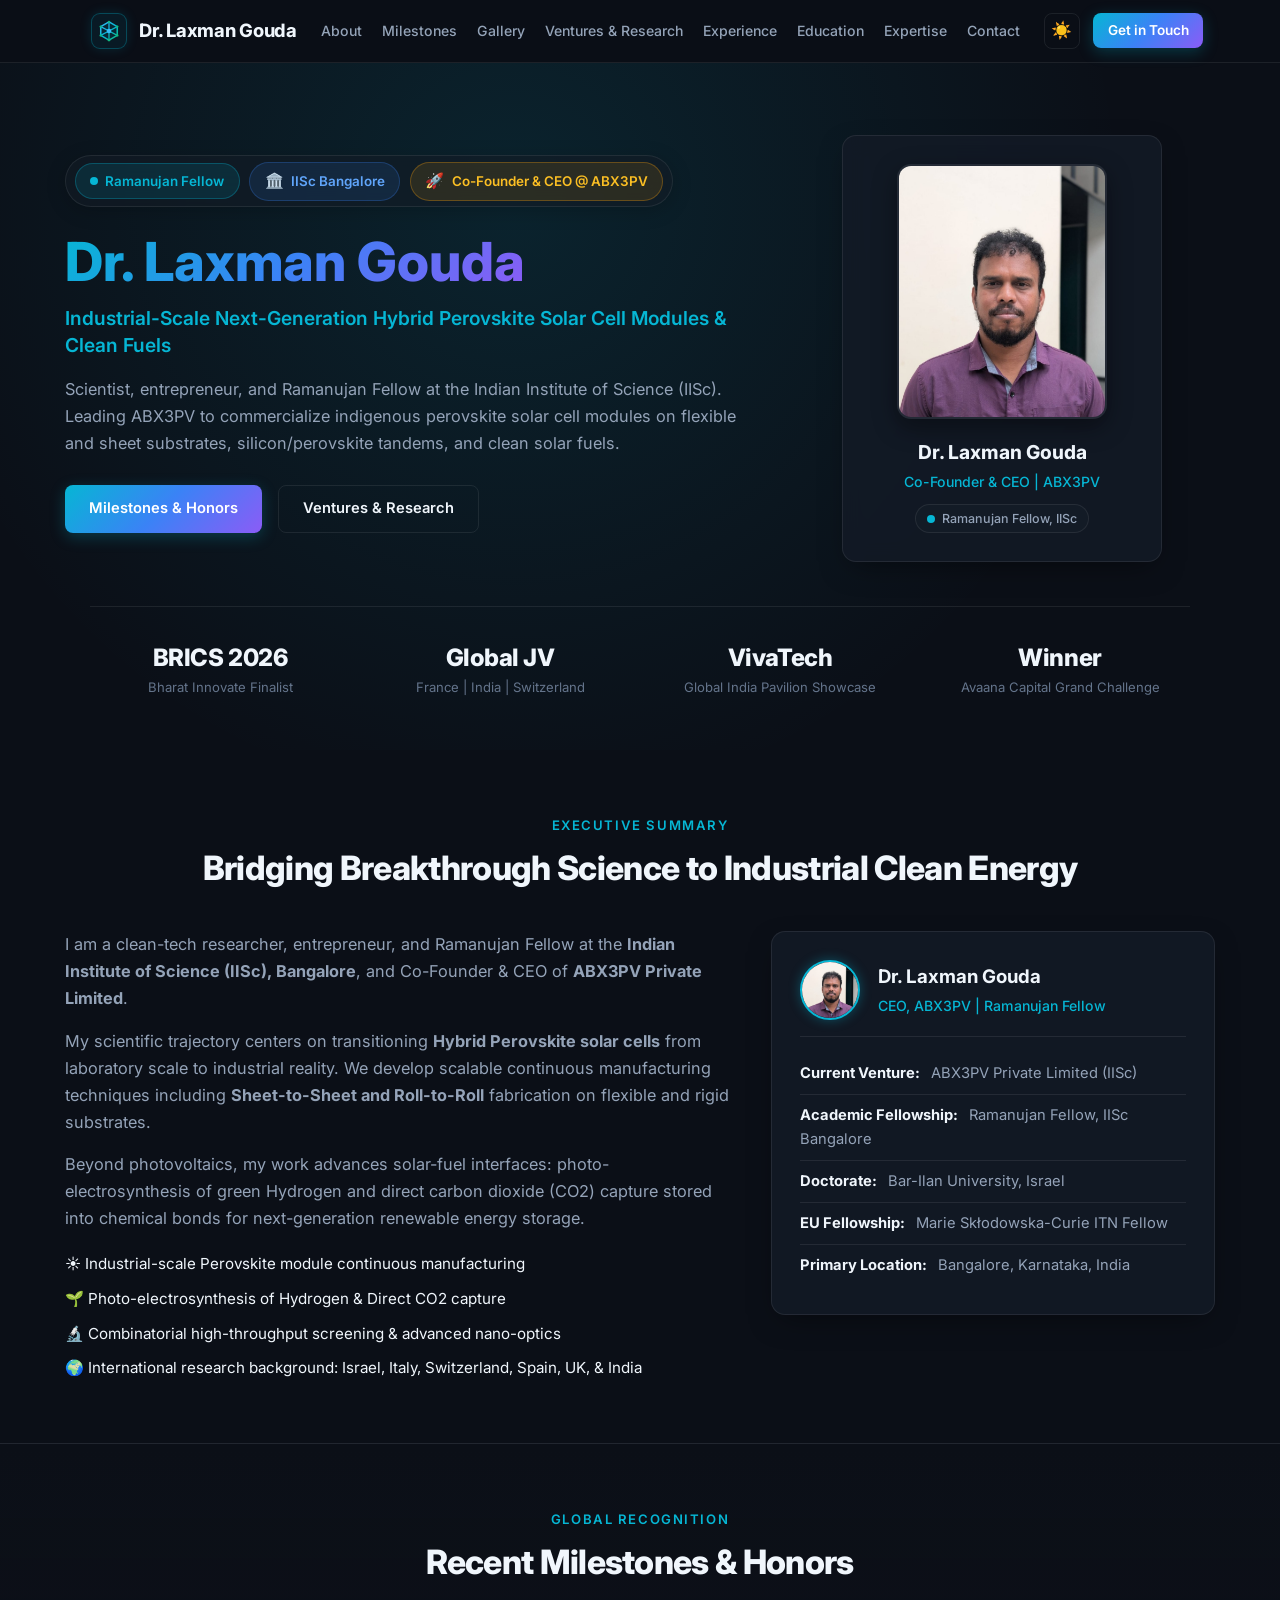
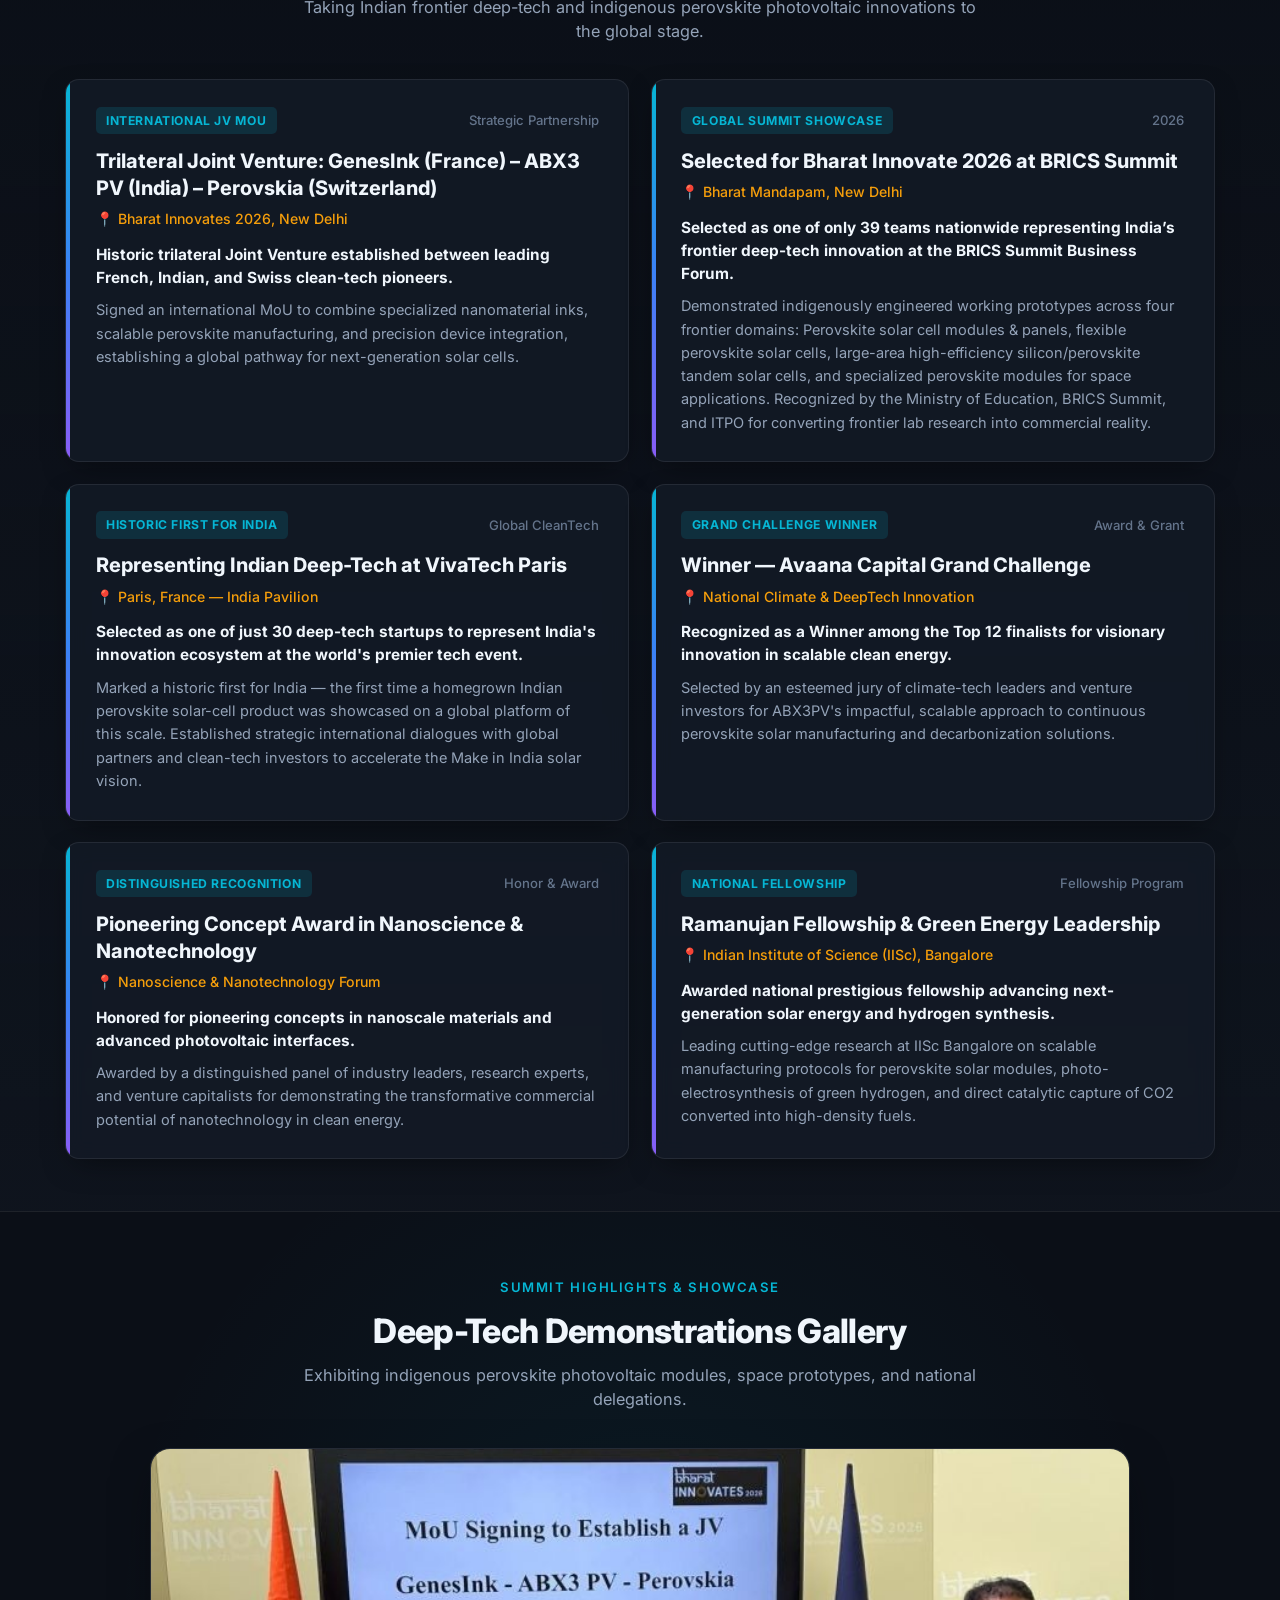
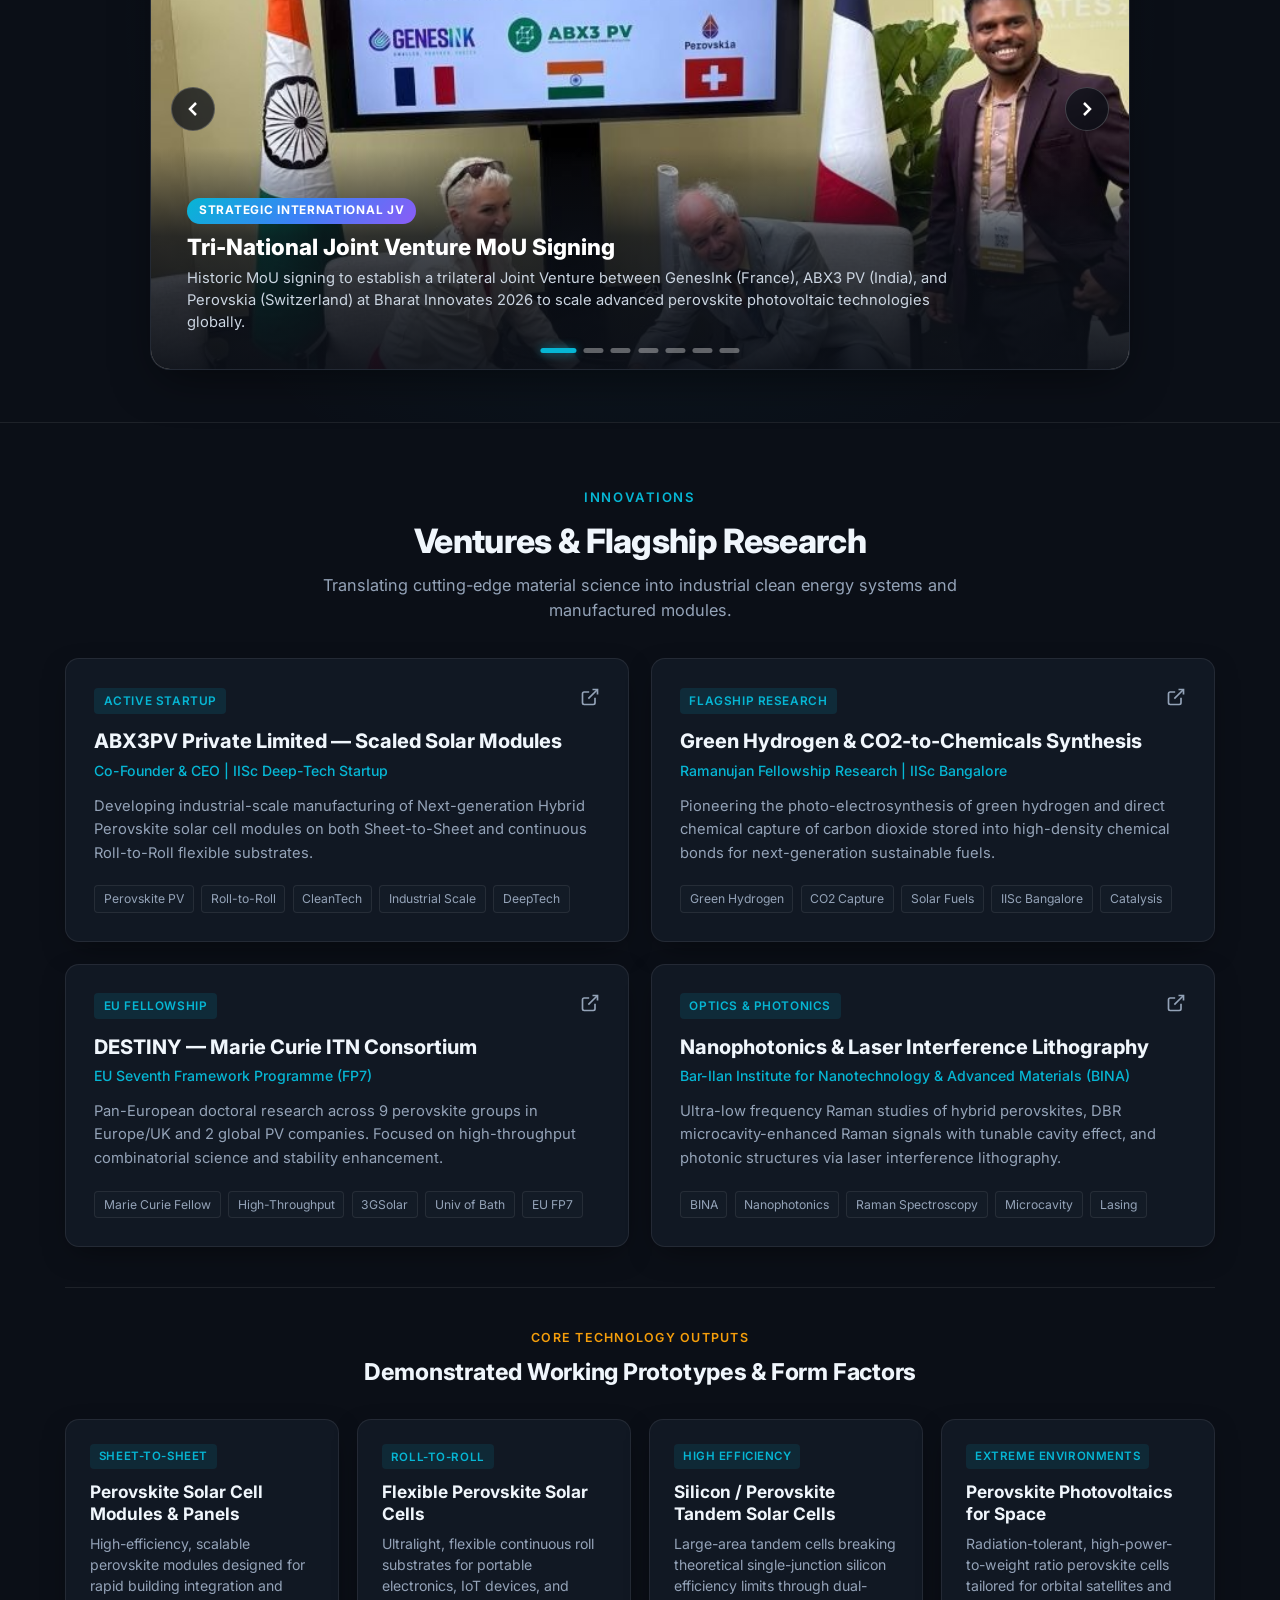
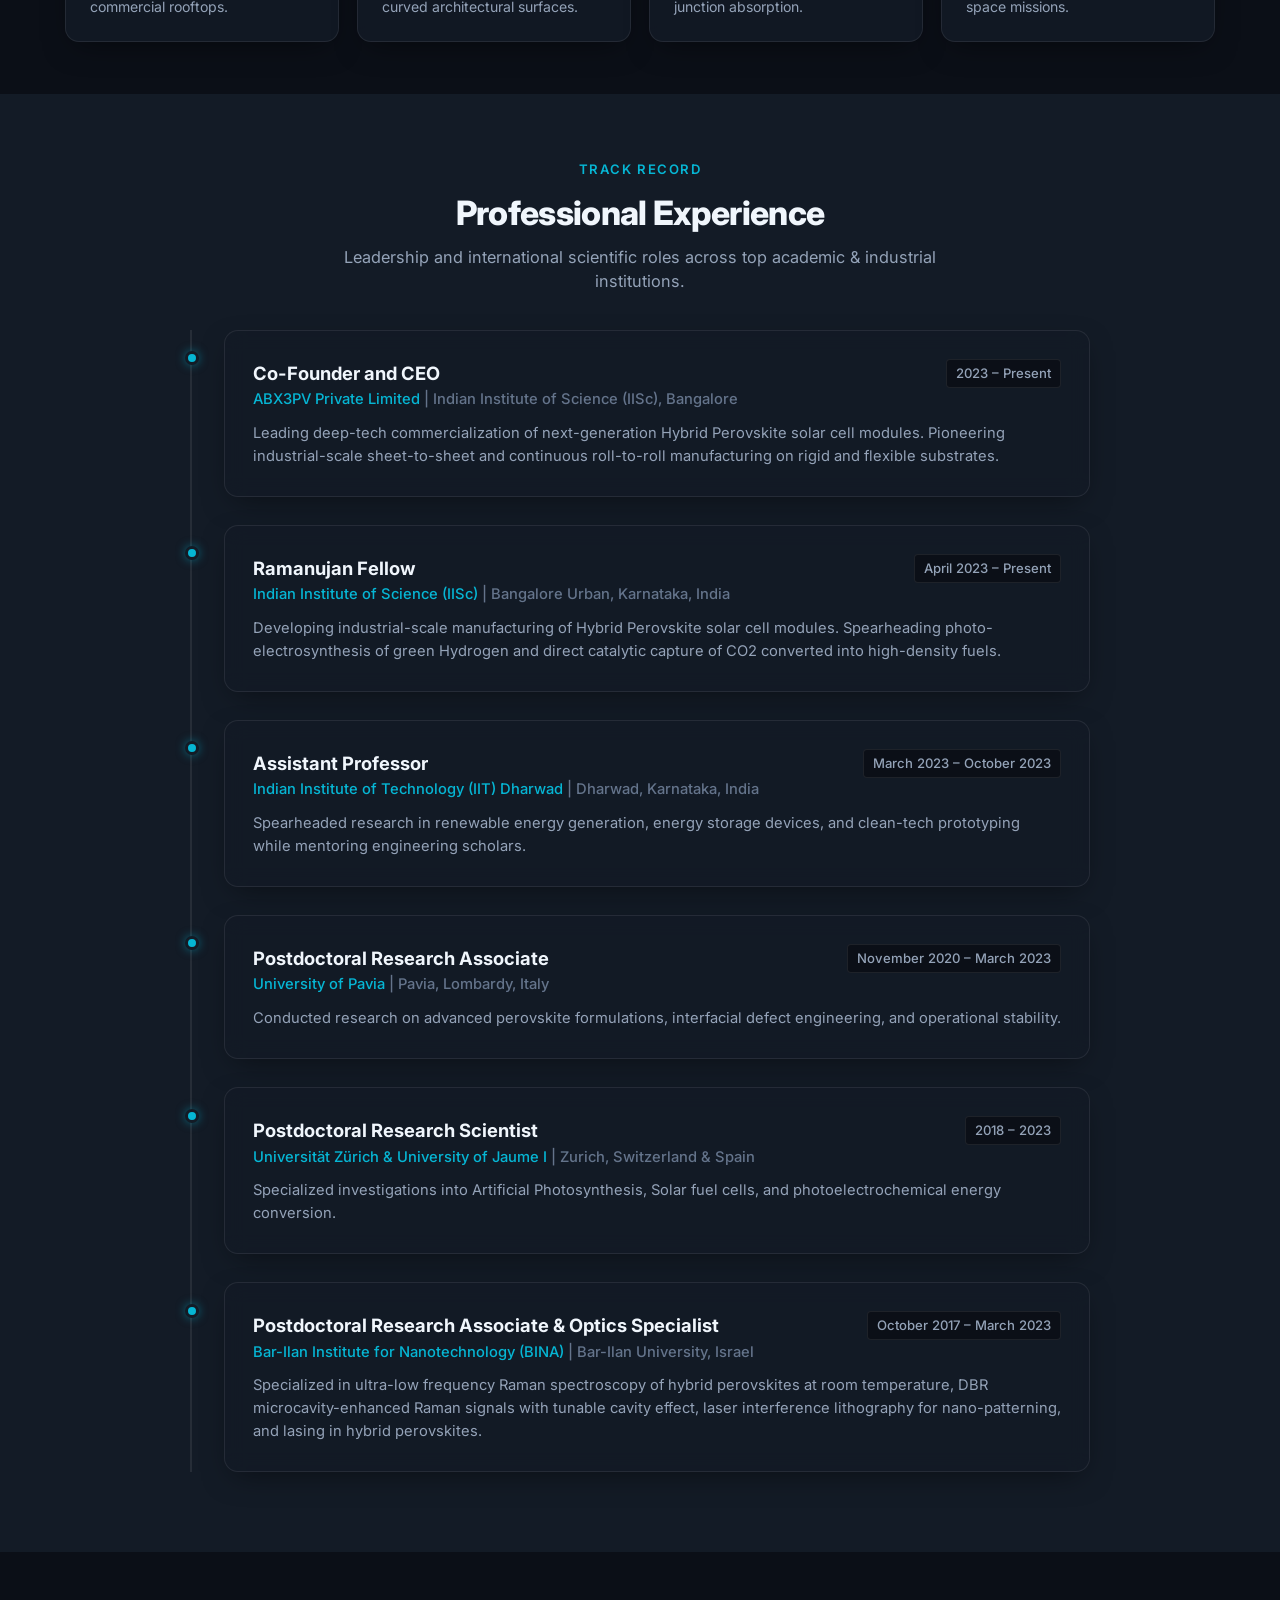
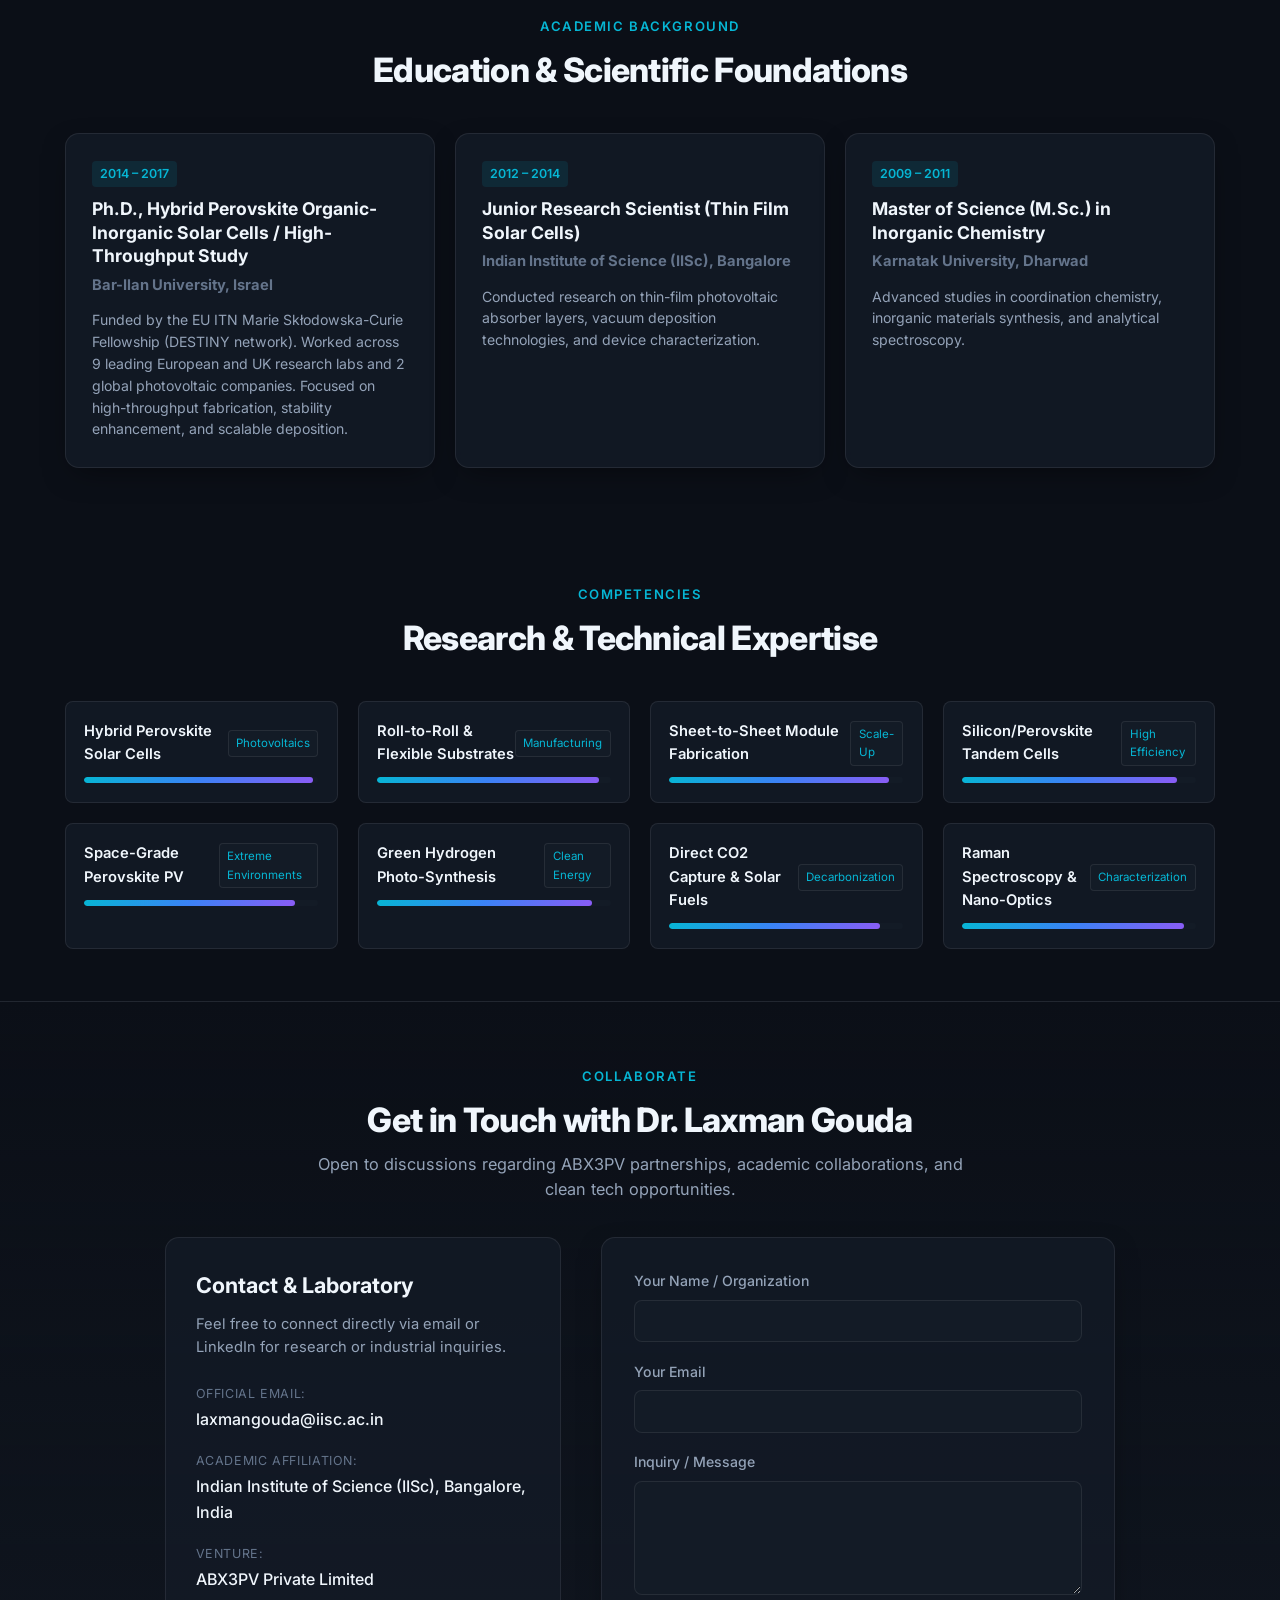
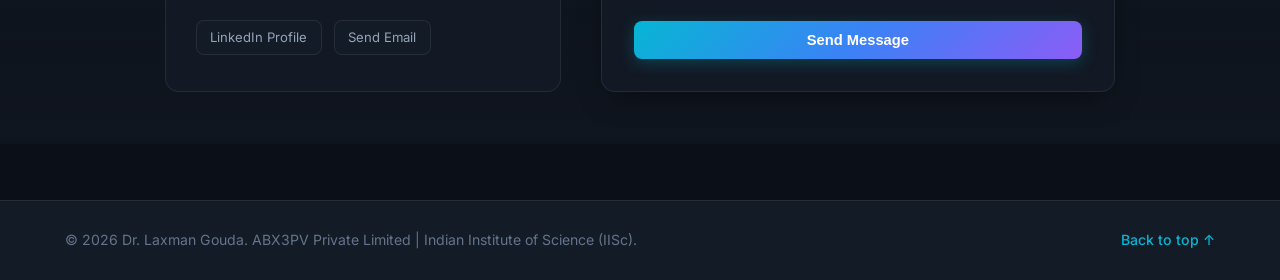
==== index.html @ e9de1132 "Add files via upload" ====
<!DOCTYPE html>
<html lang="en" data-theme="dark">
<head>
    <meta charset="UTF-8">
    <meta name="viewport" content="width=device-width, initial-scale=1.0">
    <title>Dr. Laxman Gouda | Co-Founder &amp; CEO, ABX3PV | Ramanujan Fellow at IISc Bangalore</title>
    <meta name="description" content="Industrial-Scale Next-Generation Hybrid Perovskite Solar Cell Modules &amp; Clean Fuels">
    <link rel="stylesheet" href="/static/css/style.css">
    <link rel="preconnect" href="https://fonts.googleapis.com">
    <link rel="preconnect" href="https://fonts.gstatic.com" crossorigin>
    <link href="https://fonts.googleapis.com/css2?family=Inter:wght@300;400;500;600;700;800&family=JetBrains+Mono:wght@400;500;600&display=swap" rel="stylesheet">
</head>
<body>
    <!-- Navigation Bar -->
    <header class="navbar" id="navbar">
        <div class="nav-container">
            <a href="#" class="brand-logo" title="Dr. Laxman Gouda">
                <!-- Professional Perovskite (ABX3) Crystal Lattice Logo -->
                <span class="brand-emblem" aria-hidden="true">
                    <svg width="22" height="22" viewBox="0 0 24 24" fill="none" xmlns="http://www.w3.org/2000/svg">
                        <polygon points="12,2 21,7.2 21,16.8 12,22 3,16.8 3,7.2" stroke="url(#perovGrad)" stroke-width="1.7" stroke-linejoin="round" fill="rgba(6, 182, 212, 0.08)"/>
                        <line x1="12" y1="12" x2="12" y2="2" stroke="url(#perovGrad)" stroke-width="1.4"/>
                        <line x1="12" y1="12" x2="21" y2="7.2" stroke="url(#perovGrad)" stroke-width="1.4"/>
                        <line x1="12" y1="12" x2="3" y2="7.2" stroke="url(#perovGrad)" stroke-width="1.4"/>
                        <line x1="12" y1="12" x2="12" y2="22" stroke="url(#perovGrad)" stroke-width="1.4"/>
                        <line x1="12" y1="12" x2="21" y2="16.8" stroke="url(#perovGrad)" stroke-width="1.4"/>
                        <line x1="12" y1="12" x2="3" y2="16.8" stroke="url(#perovGrad)" stroke-width="1.4"/>
                        <circle cx="12" cy="12" r="2.5" fill="#38bdf8"/>
                        <circle cx="12" cy="2" r="1.3" fill="#10b981"/>
                        <circle cx="21" cy="7.2" r="1.3" fill="#10b981"/>
                        <circle cx="21" cy="16.8" r="1.3" fill="#10b981"/>
                        <circle cx="12" cy="22" r="1.3" fill="#10b981"/>
                        <circle cx="3" cy="16.8" r="1.3" fill="#10b981"/>
                        <circle cx="3" cy="7.2" r="1.3" fill="#10b981"/>
                        <defs>
                            <linearGradient id="perovGrad" x1="3" y1="2" x2="21" y2="22" gradientUnits="userSpaceOnUse">
                                <stop stop-color="#38bdf8"/>
                                <stop offset="0.5" stop-color="#06b6d4"/>
                                <stop offset="1" stop-color="#10b981"/>
                            </linearGradient>
                        </defs>
                    </svg>
                </span>
                <span class="brand-text">Dr. Laxman Gouda</span>
            </a>
            <nav class="nav-links">
                <a href="#about" class="nav-link">About</a>
                <a href="#highlights" class="nav-link">Milestones</a>
                <a href="#gallery" class="nav-link">Gallery</a>
                <a href="#ventures" class="nav-link">Ventures &amp; Research</a>
                <a href="#experience" class="nav-link">Experience</a>
                <a href="#education" class="nav-link">Education</a>
                <a href="#expertise" class="nav-link">Expertise</a>
                <a href="#contact" class="nav-link">Contact</a>
            </nav>
            <div class="nav-actions">
                <button class="theme-toggle" id="themeToggle" aria-label="Toggle color theme">
                    <span class="theme-icon sun-icon">☀️</span>
                    <span class="theme-icon moon-icon">🌙</span>
                </button>
                <a href="mailto:laxmangouda@iisc.ac.in" class="btn btn-primary btn-sm">Get in Touch</a>
            </div>
        </div>
    </header>

    <main>
        <!-- Hero Section with Profile Photo -->
        <section class="hero-section" id="hero">
            <div class="container hero-layout">
                <div class="hero-content">
                    <div class="hero-badge-group">
                        <div class="hero-pill hero-pill-fellow">
                            <span class="pulse-dot"></span>
                            <span class="pill-label">Ramanujan Fellow</span>
                        </div>
                        <div class="hero-pill hero-pill-inst">
                            <span class="pill-icon">🏛️</span>
                            <span class="pill-label">IISc Bangalore</span>
                        </div>
                        <div class="hero-pill hero-pill-venture">
                            <span class="pill-icon">🚀</span>
                            <span class="pill-label">Co-Founder &amp; CEO @ ABX3PV</span>
                        </div>
                    </div>

                    <h1 class="hero-title">
                        <span class="gradient-text">Dr. Laxman Gouda</span>
                    </h1>
                    <p class="hero-subtitle">Industrial-Scale Next-Generation Hybrid Perovskite Solar Cell Modules &amp; Clean Fuels</p>
                    <p class="hero-description">Scientist, entrepreneur, and Ramanujan Fellow at the Indian Institute of Science (IISc). Leading ABX3PV to commercialize indigenous perovskite solar cell modules on flexible and sheet substrates, silicon/perovskite tandems, and clean solar fuels.</p>

                    <div class="hero-actions">
                        <a href="#highlights" class="btn btn-primary">Milestones &amp; Honors</a>
                        <a href="#ventures" class="btn btn-outline">Ventures &amp; Research</a>
                    </div>
                </div>

                <!-- Hero Photo Card -->
                <div class="hero-photo-wrapper">
                    <div class="hero-photo-card card-glass">
                        <div class="photo-glow-ring">
                            <img src="/static/images/photo.jpg" alt="Dr. Laxman Gouda" class="hero-avatar" />
                        </div>
                        <div class="hero-photo-meta">
                            <h3 class="photo-name">Dr. Laxman Gouda</h3>
                            <p class="photo-tagline">Co-Founder &amp; CEO | ABX3PV</p>
                            <span class="photo-status">
                                <span class="pulse-dot"></span> Ramanujan Fellow, IISc
                            </span>
                        </div>
                    </div>
                </div>
            </div>

            <!-- Hero Stats Counter Bar -->
            <div class="container">
                <div class="hero-stats">
                    
                    <div class="stat-card">
                        <span class="stat-number">BRICS 2026</span>
                        <span class="stat-label">Bharat Innovate Finalist</span>
                    </div>
                    
                    <div class="stat-card">
                        <span class="stat-number">Global JV</span>
                        <span class="stat-label">France | India | Switzerland</span>
                    </div>
                    
                    <div class="stat-card">
                        <span class="stat-number">VivaTech</span>
                        <span class="stat-label">Global India Pavilion Showcase</span>
                    </div>
                    
                    <div class="stat-card">
                        <span class="stat-number">Winner</span>
                        <span class="stat-label">Avaana Capital Grand Challenge</span>
                    </div>
                    
                </div>
            </div>
        </section>

        <!-- Executive Summary / About Section -->
        <section class="section about-section" id="about">
            <div class="container">
                <div class="section-header">
                    <span class="section-tag">Executive Summary</span>
                    <h2 class="section-title">Bridging Breakthrough Science to Industrial Clean Energy</h2>
                </div>
                <div class="about-grid">
                    <div class="about-text">
                        <p>
                            I am a clean-tech researcher, entrepreneur, and Ramanujan Fellow at the <strong>Indian Institute of Science (IISc), Bangalore</strong>, and Co-Founder &amp; CEO of <strong>ABX3PV Private Limited</strong>.
                        </p>
                        <p>
                            My scientific trajectory centers on transitioning <strong>Hybrid Perovskite solar cells</strong> from laboratory scale to industrial reality. We develop scalable continuous manufacturing techniques including <strong>Sheet-to-Sheet and Roll-to-Roll</strong> fabrication on flexible and rigid substrates.
                        </p>
                        <p>
                            Beyond photovoltaics, my work advances solar-fuel interfaces: photo-electrosynthesis of green Hydrogen and direct carbon dioxide (CO2) capture stored into chemical bonds for next-generation renewable energy storage.
                        </p>
                        <ul class="about-highlights">
                            <li>☀️ Industrial-scale Perovskite module continuous manufacturing</li>
                            <li>🌱 Photo-electrosynthesis of Hydrogen &amp; Direct CO2 capture</li>
                            <li>🔬 Combinatorial high-throughput screening &amp; advanced nano-optics</li>
                            <li>🌍 International research background: Israel, Italy, Switzerland, Spain, UK, &amp; India</li>
                        </ul>
                    </div>
                    <div class="about-card">
                        <div class="card-glass">
                            <div class="about-photo-header">
                                <img src="/static/images/photo.jpg" alt="Dr. Laxman Gouda" class="about-thumb" />
                                <div>
                                    <h3 style="margin-bottom: 0.2rem;">Dr. Laxman Gouda</h3>
                                    <p style="color: var(--accent-primary); font-size: 0.88rem; font-weight: 500;">CEO, ABX3PV | Ramanujan Fellow</p>
                                </div>
                            </div>
                            <ul class="quick-facts">
                                <li><strong>Current Venture:</strong> ABX3PV Private Limited (IISc)</li>
                                <li><strong>Academic Fellowship:</strong> Ramanujan Fellow, IISc Bangalore</li>
                                <li><strong>Doctorate:</strong> Bar-Ilan University, Israel</li>
                                <li><strong>EU Fellowship:</strong> Marie Skłodowska-Curie ITN Fellow</li>
                                <li><strong>Primary Location:</strong> Bangalore, Karnataka, India</li>
                            </ul>
                        </div>
                    </div>
                </div>
            </div>
        </section>

        <!-- Recent Milestones & Honors Section (Streamlined Spacing) -->
        <section class="section highlights-section" id="highlights">
            <div class="container">
                <div class="section-header">
                    <span class="section-tag">Global Recognition</span>
                    <h2 class="section-title">Recent Milestones &amp; Honors</h2>
                    <p class="section-subtitle">Taking Indian frontier deep-tech and indigenous perovskite photovoltaic innovations to the global stage.</p>
                </div>

                <div class="highlights-grid">
                    
                    <article class="highlight-card card-glass">
                        <div class="highlight-header">
                            <span class="highlight-badge">International JV MoU</span>
                            <span class="highlight-date">Strategic Partnership</span>
                        </div>
                        <h3 class="highlight-title">Trilateral Joint Venture: GenesInk (France) – ABX3 PV (India) – Perovskia (Switzerland)</h3>
                        <p class="highlight-venue">📍 Bharat Innovates 2026, New Delhi</p>
                        <p class="highlight-summary"><strong>Historic trilateral Joint Venture established between leading French, Indian, and Swiss clean-tech pioneers.</strong></p>
                        <p class="highlight-details">Signed an international MoU to combine specialized nanomaterial inks, scalable perovskite manufacturing, and precision device integration, establishing a global pathway for next-generation solar cells.</p>
                    </article>
                    
                    <article class="highlight-card card-glass">
                        <div class="highlight-header">
                            <span class="highlight-badge">Global Summit Showcase</span>
                            <span class="highlight-date">2026</span>
                        </div>
                        <h3 class="highlight-title">Selected for Bharat Innovate 2026 at BRICS Summit</h3>
                        <p class="highlight-venue">📍 Bharat Mandapam, New Delhi</p>
                        <p class="highlight-summary"><strong>Selected as one of only 39 teams nationwide representing India’s frontier deep-tech innovation at the BRICS Summit Business Forum.</strong></p>
                        <p class="highlight-details">Demonstrated indigenously engineered working prototypes across four frontier domains: Perovskite solar cell modules &amp; panels, flexible perovskite solar cells, large-area high-efficiency silicon/perovskite tandem solar cells, and specialized perovskite modules for space applications. Recognized by the Ministry of Education, BRICS Summit, and ITPO for converting frontier lab research into commercial reality.</p>
                    </article>
                    
                    <article class="highlight-card card-glass">
                        <div class="highlight-header">
                            <span class="highlight-badge">Historic First for India</span>
                            <span class="highlight-date">Global CleanTech</span>
                        </div>
                        <h3 class="highlight-title">Representing Indian Deep-Tech at VivaTech Paris</h3>
                        <p class="highlight-venue">📍 Paris, France — India Pavilion</p>
                        <p class="highlight-summary"><strong>Selected as one of just 30 deep-tech startups to represent India&#39;s innovation ecosystem at the world&#39;s premier tech event.</strong></p>
                        <p class="highlight-details">Marked a historic first for India — the first time a homegrown Indian perovskite solar-cell product was showcased on a global platform of this scale. Established strategic international dialogues with global partners and clean-tech investors to accelerate the Make in India solar vision.</p>
                    </article>
                    
                    <article class="highlight-card card-glass">
                        <div class="highlight-header">
                            <span class="highlight-badge">Grand Challenge Winner</span>
                            <span class="highlight-date">Award &amp; Grant</span>
                        </div>
                        <h3 class="highlight-title">Winner — Avaana Capital Grand Challenge</h3>
                        <p class="highlight-venue">📍 National Climate &amp; DeepTech Innovation</p>
                        <p class="highlight-summary"><strong>Recognized as a Winner among the Top 12 finalists for visionary innovation in scalable clean energy.</strong></p>
                        <p class="highlight-details">Selected by an esteemed jury of climate-tech leaders and venture investors for ABX3PV&#39;s impactful, scalable approach to continuous perovskite solar manufacturing and decarbonization solutions.</p>
                    </article>
                    
                    <article class="highlight-card card-glass">
                        <div class="highlight-header">
                            <span class="highlight-badge">Distinguished Recognition</span>
                            <span class="highlight-date">Honor &amp; Award</span>
                        </div>
                        <h3 class="highlight-title">Pioneering Concept Award in Nanoscience &amp; Nanotechnology</h3>
                        <p class="highlight-venue">📍 Nanoscience &amp; Nanotechnology Forum</p>
                        <p class="highlight-summary"><strong>Honored for pioneering concepts in nanoscale materials and advanced photovoltaic interfaces.</strong></p>
                        <p class="highlight-details">Awarded by a distinguished panel of industry leaders, research experts, and venture capitalists for demonstrating the transformative commercial potential of nanotechnology in clean energy.</p>
                    </article>
                    
                    <article class="highlight-card card-glass">
                        <div class="highlight-header">
                            <span class="highlight-badge">National Fellowship</span>
                            <span class="highlight-date">Fellowship Program</span>
                        </div>
                        <h3 class="highlight-title">Ramanujan Fellowship &amp; Green Energy Leadership</h3>
                        <p class="highlight-venue">📍 Indian Institute of Science (IISc), Bangalore</p>
                        <p class="highlight-summary"><strong>Awarded national prestigious fellowship advancing next-generation solar energy and hydrogen synthesis.</strong></p>
                        <p class="highlight-details">Leading cutting-edge research at IISc Bangalore on scalable manufacturing protocols for perovskite solar modules, photo-electrosynthesis of green hydrogen, and direct catalytic capture of CO2 converted into high-density fuels.</p>
                    </article>
                    
                </div>
            </div>
        </section>

        <!-- Interactive Image Slider Gallery (Cohesive Transition) -->
        <section class="section gallery-section" id="gallery">
            <div class="container">
                <div class="section-header">
                    <span class="section-tag">Summit Highlights &amp; Showcase</span>
                    <h2 class="section-title">Deep-Tech Demonstrations Gallery</h2>
                    <p class="section-subtitle">Exhibiting indigenous perovskite photovoltaic modules, space prototypes, and national delegations.</p>
                </div>

                <div class="slider-wrapper" id="imageSlider">
                    <div class="slider-track" id="sliderTrack">
                        
                        <div class="slide-item active" data-index="0">
                            <div class="slide-image-container">
                                <img src="/static/images/slider-jv-mou-signing.jpg" alt="Tri-National Joint Venture MoU Signing" class="slide-img" loading="lazy" />
                                <div class="slide-overlay">
                                    <span class="slide-badge">Strategic International JV</span>
                                    <h3 class="slide-title">Tri-National Joint Venture MoU Signing</h3>
                                    <p class="slide-caption">Historic MoU signing to establish a trilateral Joint Venture between GenesInk (France), ABX3 PV (India), and Perovskia (Switzerland) at Bharat Innovates 2026 to scale advanced perovskite photovoltaic technologies globally.</p>
                                </div>
                            </div>
                        </div>
                        
                        <div class="slide-item " data-index="1">
                            <div class="slide-image-container">
                                <img src="/static/images/slider-lab-prototype.jpg" alt="Dr. Laxman Gouda with Indigenous Perovskite Solar Module" class="slide-img" loading="lazy" />
                                <div class="slide-overlay">
                                    <span class="slide-badge">Lab-to-Scale Fabrication</span>
                                    <h3 class="slide-title">Dr. Laxman Gouda with Indigenous Perovskite Solar Module</h3>
                                    <p class="slide-caption">Dr. Laxman Gouda in the laboratory showcasing an indigenously engineered, large-area multi-cell hybrid perovskite solar module with integrated interconnects and electrical output leads.</p>
                                </div>
                            </div>
                        </div>
                        
                        <div class="slide-item " data-index="2">
                            <div class="slide-image-container">
                                <img src="/static/images/slider-booth-showcase.jpg" alt="ABX3PV Pavilion at Bharat Innovates 2026 (Booth 102)" class="slide-img" loading="lazy" />
                                <div class="slide-overlay">
                                    <span class="slide-badge">Energy, Climate &amp; Sustainability</span>
                                    <h3 class="slide-title">ABX3PV Pavilion at Bharat Innovates 2026 (Booth 102)</h3>
                                    <p class="slide-caption">Exhibiting flexible continuous roll solar cells, glass-based modules, and silicon/perovskite tandem architectures to international delegates and industry leaders at Bharat Mandapam.</p>
                                </div>
                            </div>
                        </div>
                        
                        <div class="slide-item " data-index="3">
                            <div class="slide-image-container">
                                <img src="/static/images/slider-prototypes-showcase.jpg" alt="ABX3PV Industrial &amp; Flexible Solar Prototypes" class="slide-img" loading="lazy" />
                                <div class="slide-overlay">
                                    <span class="slide-badge">Live Working Prototypes</span>
                                    <h3 class="slide-title">ABX3PV Industrial &amp; Flexible Solar Prototypes</h3>
                                    <p class="slide-caption">Live working demonstrations of sheet-to-sheet perovskite modules, continuous roll-to-roll flexible substrates, tandem cells, and solar-driven systems at the BRICS Summit.</p>
                                </div>
                            </div>
                        </div>
                        
                        <div class="slide-item " data-index="4">
                            <div class="slide-image-container">
                                <img src="/static/images/slider-perovskite-space.jpg" alt="Perovskite Photovoltaics for Space Applications" class="slide-img" loading="lazy" />
                                <div class="slide-overlay">
                                    <span class="slide-badge">Frontier Innovation</span>
                                    <h3 class="slide-title">Perovskite Photovoltaics for Space Applications</h3>
                                    <p class="slide-caption">Working satellite prototype equipped with radiation-tolerant, high-power-to-weight ratio perovskite solar cells engineered for extreme orbital and space environments.</p>
                                </div>
                            </div>
                        </div>
                        
                        <div class="slide-item " data-index="5">
                            <div class="slide-image-container">
                                <img src="/static/images/slider-brics-team.jpg" alt="Bharat Innovate 2026 at Bharat Mandapam" class="slide-img" loading="lazy" />
                                <div class="slide-overlay">
                                    <span class="slide-badge">BRICS Summit 2026</span>
                                    <h3 class="slide-title">Bharat Innovate 2026 at Bharat Mandapam</h3>
                                    <p class="slide-caption">Selected among the 39 deep-tech innovators nationwide presenting India&#39;s frontier clean-energy technology to global leaders and business delegations.</p>
                                </div>
                            </div>
                        </div>
                        
                        <div class="slide-item " data-index="6">
                            <div class="slide-image-container">
                                <img src="/static/images/slider-brics-banner.jpg" alt="BRICS India 2026 | Bharat Innovates" class="slide-img" loading="lazy" />
                                <div class="slide-overlay">
                                    <span class="slide-badge">National Platform</span>
                                    <h3 class="slide-title">BRICS India 2026 | Bharat Innovates</h3>
                                    <p class="slide-caption">Official platform honoring academia-led deep-tech startups advancing indigenous high-efficiency energy and manufacturing capabilities.</p>
                                </div>
                            </div>
                        </div>
                        
                    </div>

                    <!-- Slider Navigation Buttons -->
                    <button class="slider-btn prev-btn" id="prevSlide" aria-label="Previous slide">
                        <svg width="24" height="24" viewBox="0 0 24 24" fill="none" stroke="currentColor" stroke-width="2.5"><polyline points="15 18 9 12 15 6"></polyline></svg>
                    </button>
                    <button class="slider-btn next-btn" id="nextSlide" aria-label="Next slide">
                        <svg width="24" height="24" viewBox="0 0 24 24" fill="none" stroke="currentColor" stroke-width="2.5"><polyline points="9 18 15 12 9 6"></polyline></svg>
                    </button>

                    <!-- Slider Indicator Dots -->
                    <div class="slider-dots" id="sliderDots">
                        
                        <button class="slider-dot active" data-slide="0" aria-label="Slide 1"></button>
                        
                        <button class="slider-dot " data-slide="1" aria-label="Slide 2"></button>
                        
                        <button class="slider-dot " data-slide="2" aria-label="Slide 3"></button>
                        
                        <button class="slider-dot " data-slide="3" aria-label="Slide 4"></button>
                        
                        <button class="slider-dot " data-slide="4" aria-label="Slide 5"></button>
                        
                        <button class="slider-dot " data-slide="5" aria-label="Slide 6"></button>
                        
                        <button class="slider-dot " data-slide="6" aria-label="Slide 7"></button>
                        
                    </div>
                </div>
            </div>
        </section>

        <!-- Ventures & Flagship Research Section (Integrated & Cleanly Spaced) -->
        <section class="section projects-section" id="ventures">
            <div class="container">
                <div class="section-header">
                    <span class="section-tag">Innovations</span>
                    <h2 class="section-title">Ventures &amp; Flagship Research</h2>
                    <p class="section-subtitle">Translating cutting-edge material science into industrial clean energy systems and manufactured modules.</p>
                </div>

                <!-- Core Ventures Grid -->
                <div class="projects-grid">
                    
                    <article class="project-card">
                        <div class="project-header">
                            <span class="project-badge">Active Startup</span>
                            <div class="project-links">
                                <a href="https://www.linkedin.com/in/dr-laxman-gouda-49878337/" target="_blank" rel="noopener noreferrer" class="icon-link" title="View Details">
                                    <svg width="20" height="20" viewBox="0 0 24 24" fill="none" stroke="currentColor" stroke-width="2"><path d="M18 13v6a2 2 0 0 1-2 2H5a2 2 0 0 1-2-2V8a2 2 0 0 1 2-2h6"></path><polyline points="15 3 21 3 21 9"></polyline><line x1="10" y1="14" x2="21" y2="3"></line></svg>
                                </a>
                            </div>
                        </div>
                        <h3 class="project-title">ABX3PV Private Limited — Scaled Solar Modules</h3>
                        <p class="project-subtitle-text">Co-Founder &amp; CEO | IISc Deep-Tech Startup</p>
                        <p class="project-description">Developing industrial-scale manufacturing of Next-generation Hybrid Perovskite solar cell modules on both Sheet-to-Sheet and continuous Roll-to-Roll flexible substrates.</p>
                        <div class="project-tags">
                            
                            <span class="tag">Perovskite PV</span>
                            
                            <span class="tag">Roll-to-Roll</span>
                            
                            <span class="tag">CleanTech</span>
                            
                            <span class="tag">Industrial Scale</span>
                            
                            <span class="tag">DeepTech</span>
                            
                        </div>
                    </article>
                    
                    <article class="project-card">
                        <div class="project-header">
                            <span class="project-badge">Flagship Research</span>
                            <div class="project-links">
                                <a href="https://www.linkedin.com/in/dr-laxman-gouda-49878337/" target="_blank" rel="noopener noreferrer" class="icon-link" title="View Details">
                                    <svg width="20" height="20" viewBox="0 0 24 24" fill="none" stroke="currentColor" stroke-width="2"><path d="M18 13v6a2 2 0 0 1-2 2H5a2 2 0 0 1-2-2V8a2 2 0 0 1 2-2h6"></path><polyline points="15 3 21 3 21 9"></polyline><line x1="10" y1="14" x2="21" y2="3"></line></svg>
                                </a>
                            </div>
                        </div>
                        <h3 class="project-title">Green Hydrogen &amp; CO2-to-Chemicals Synthesis</h3>
                        <p class="project-subtitle-text">Ramanujan Fellowship Research | IISc Bangalore</p>
                        <p class="project-description">Pioneering the photo-electrosynthesis of green hydrogen and direct chemical capture of carbon dioxide stored into high-density chemical bonds for next-generation sustainable fuels.</p>
                        <div class="project-tags">
                            
                            <span class="tag">Green Hydrogen</span>
                            
                            <span class="tag">CO2 Capture</span>
                            
                            <span class="tag">Solar Fuels</span>
                            
                            <span class="tag">IISc Bangalore</span>
                            
                            <span class="tag">Catalysis</span>
                            
                        </div>
                    </article>
                    
                    <article class="project-card">
                        <div class="project-header">
                            <span class="project-badge">EU Fellowship</span>
                            <div class="project-links">
                                <a href="https://www.linkedin.com/in/dr-laxman-gouda-49878337/" target="_blank" rel="noopener noreferrer" class="icon-link" title="View Details">
                                    <svg width="20" height="20" viewBox="0 0 24 24" fill="none" stroke="currentColor" stroke-width="2"><path d="M18 13v6a2 2 0 0 1-2 2H5a2 2 0 0 1-2-2V8a2 2 0 0 1 2-2h6"></path><polyline points="15 3 21 3 21 9"></polyline><line x1="10" y1="14" x2="21" y2="3"></line></svg>
                                </a>
                            </div>
                        </div>
                        <h3 class="project-title">DESTINY — Marie Curie ITN Consortium</h3>
                        <p class="project-subtitle-text">EU Seventh Framework Programme (FP7)</p>
                        <p class="project-description">Pan-European doctoral research across 9 perovskite groups in Europe/UK and 2 global PV companies. Focused on high-throughput combinatorial science and stability enhancement.</p>
                        <div class="project-tags">
                            
                            <span class="tag">Marie Curie Fellow</span>
                            
                            <span class="tag">High-Throughput</span>
                            
                            <span class="tag">3GSolar</span>
                            
                            <span class="tag">Univ of Bath</span>
                            
                            <span class="tag">EU FP7</span>
                            
                        </div>
                    </article>
                    
                    <article class="project-card">
                        <div class="project-header">
                            <span class="project-badge">Optics &amp; Photonics</span>
                            <div class="project-links">
                                <a href="https://www.linkedin.com/in/dr-laxman-gouda-49878337/" target="_blank" rel="noopener noreferrer" class="icon-link" title="View Details">
                                    <svg width="20" height="20" viewBox="0 0 24 24" fill="none" stroke="currentColor" stroke-width="2"><path d="M18 13v6a2 2 0 0 1-2 2H5a2 2 0 0 1-2-2V8a2 2 0 0 1 2-2h6"></path><polyline points="15 3 21 3 21 9"></polyline><line x1="10" y1="14" x2="21" y2="3"></line></svg>
                                </a>
                            </div>
                        </div>
                        <h3 class="project-title">Nanophotonics &amp; Laser Interference Lithography</h3>
                        <p class="project-subtitle-text">Bar-Ilan Institute for Nanotechnology &amp; Advanced Materials (BINA)</p>
                        <p class="project-description">Ultra-low frequency Raman studies of hybrid perovskites, DBR microcavity-enhanced Raman signals with tunable cavity effect, and photonic structures via laser interference lithography.</p>
                        <div class="project-tags">
                            
                            <span class="tag">BINA</span>
                            
                            <span class="tag">Nanophotonics</span>
                            
                            <span class="tag">Raman Spectroscopy</span>
                            
                            <span class="tag">Microcavity</span>
                            
                            <span class="tag">Lasing</span>
                            
                        </div>
                    </article>
                    
                </div>

                <!-- Integrated Demonstrated Capabilities Bar (Seamless sub-tier instead of extra fragmented section) -->
                <div class="ventures-capabilities-block">
                    <div class="capabilities-header">
                        <span class="capabilities-tag">Core Technology Outputs</span>
                        <h3 class="capabilities-title">Demonstrated Working Prototypes &amp; Form Factors</h3>
                    </div>
                    <div class="prototypes-grid">
                        
                        <div class="proto-card card-glass">
                            <span class="proto-tag">Sheet-to-Sheet</span>
                            <h4 class="proto-title">Perovskite Solar Cell Modules &amp; Panels</h4>
                            <p class="proto-desc">High-efficiency, scalable perovskite modules designed for rapid building integration and commercial rooftops.</p>
                        </div>
                        
                        <div class="proto-card card-glass">
                            <span class="proto-tag">Roll-to-Roll</span>
                            <h4 class="proto-title">Flexible Perovskite Solar Cells</h4>
                            <p class="proto-desc">Ultralight, flexible continuous roll substrates for portable electronics, IoT devices, and curved architectural surfaces.</p>
                        </div>
                        
                        <div class="proto-card card-glass">
                            <span class="proto-tag">High Efficiency</span>
                            <h4 class="proto-title">Silicon / Perovskite Tandem Solar Cells</h4>
                            <p class="proto-desc">Large-area tandem cells breaking theoretical single-junction silicon efficiency limits through dual-junction absorption.</p>
                        </div>
                        
                        <div class="proto-card card-glass">
                            <span class="proto-tag">Extreme Environments</span>
                            <h4 class="proto-title">Perovskite Photovoltaics for Space</h4>
                            <p class="proto-desc">Radiation-tolerant, high-power-to-weight ratio perovskite cells tailored for orbital satellites and space missions.</p>
                        </div>
                        
                    </div>
                </div>
            </div>
        </section>

        <!-- Professional Experience Section -->
        <section class="section experience-section" id="experience">
            <div class="container">
                <div class="section-header">
                    <span class="section-tag">Track Record</span>
                    <h2 class="section-title">Professional Experience</h2>
                    <p class="section-subtitle">Leadership and international scientific roles across top academic &amp; industrial institutions.</p>
                </div>

                <div class="timeline-container">
                    
                    <div class="timeline-item">
                        <div class="timeline-marker"></div>
                        <div class="timeline-content card-glass">
                            <div class="timeline-header">
                                <div>
                                    <h3 class="timeline-role">Co-Founder and CEO</h3>
                                    <h4 class="timeline-institution">ABX3PV Private Limited <span class="timeline-affiliation">| Indian Institute of Science (IISc), Bangalore</span></h4>
                                </div>
                                <span class="timeline-period">2023 – Present</span>
                            </div>
                            <p class="timeline-desc">Leading deep-tech commercialization of next-generation Hybrid Perovskite solar cell modules. Pioneering industrial-scale sheet-to-sheet and continuous roll-to-roll manufacturing on rigid and flexible substrates.</p>
                        </div>
                    </div>
                    
                    <div class="timeline-item">
                        <div class="timeline-marker"></div>
                        <div class="timeline-content card-glass">
                            <div class="timeline-header">
                                <div>
                                    <h3 class="timeline-role">Ramanujan Fellow</h3>
                                    <h4 class="timeline-institution">Indian Institute of Science (IISc) <span class="timeline-affiliation">| Bangalore Urban, Karnataka, India</span></h4>
                                </div>
                                <span class="timeline-period">April 2023 – Present</span>
                            </div>
                            <p class="timeline-desc">Developing industrial-scale manufacturing of Hybrid Perovskite solar cell modules. Spearheading photo-electrosynthesis of green Hydrogen and direct catalytic capture of CO2 converted into high-density fuels.</p>
                        </div>
                    </div>
                    
                    <div class="timeline-item">
                        <div class="timeline-marker"></div>
                        <div class="timeline-content card-glass">
                            <div class="timeline-header">
                                <div>
                                    <h3 class="timeline-role">Assistant Professor</h3>
                                    <h4 class="timeline-institution">Indian Institute of Technology (IIT) Dharwad <span class="timeline-affiliation">| Dharwad, Karnataka, India</span></h4>
                                </div>
                                <span class="timeline-period">March 2023 – October 2023</span>
                            </div>
                            <p class="timeline-desc">Spearheaded research in renewable energy generation, energy storage devices, and clean-tech prototyping while mentoring engineering scholars.</p>
                        </div>
                    </div>
                    
                    <div class="timeline-item">
                        <div class="timeline-marker"></div>
                        <div class="timeline-content card-glass">
                            <div class="timeline-header">
                                <div>
                                    <h3 class="timeline-role">Postdoctoral Research Associate</h3>
                                    <h4 class="timeline-institution">University of Pavia <span class="timeline-affiliation">| Pavia, Lombardy, Italy</span></h4>
                                </div>
                                <span class="timeline-period">November 2020 – March 2023</span>
                            </div>
                            <p class="timeline-desc">Conducted research on advanced perovskite formulations, interfacial defect engineering, and operational stability.</p>
                        </div>
                    </div>
                    
                    <div class="timeline-item">
                        <div class="timeline-marker"></div>
                        <div class="timeline-content card-glass">
                            <div class="timeline-header">
                                <div>
                                    <h3 class="timeline-role">Postdoctoral Research Scientist</h3>
                                    <h4 class="timeline-institution">Universität Zürich &amp; University of Jaume I <span class="timeline-affiliation">| Zurich, Switzerland &amp; Spain</span></h4>
                                </div>
                                <span class="timeline-period">2018 – 2023</span>
                            </div>
                            <p class="timeline-desc">Specialized investigations into Artificial Photosynthesis, Solar fuel cells, and photoelectrochemical energy conversion.</p>
                        </div>
                    </div>
                    
                    <div class="timeline-item">
                        <div class="timeline-marker"></div>
                        <div class="timeline-content card-glass">
                            <div class="timeline-header">
                                <div>
                                    <h3 class="timeline-role">Postdoctoral Research Associate &amp; Optics Specialist</h3>
                                    <h4 class="timeline-institution">Bar-Ilan Institute for Nanotechnology (BINA) <span class="timeline-affiliation">| Bar-Ilan University, Israel</span></h4>
                                </div>
                                <span class="timeline-period">October 2017 – March 2023</span>
                            </div>
                            <p class="timeline-desc">Specialized in ultra-low frequency Raman spectroscopy of hybrid perovskites at room temperature, DBR microcavity-enhanced Raman signals with tunable cavity effect, laser interference lithography for nano-patterning, and lasing in hybrid perovskites.</p>
                        </div>
                    </div>
                    
                </div>
            </div>
        </section>

        <!-- Education Section -->
        <section class="section education-section" id="education">
            <div class="container">
                <div class="section-header">
                    <span class="section-tag">Academic Background</span>
                    <h2 class="section-title">Education &amp; Scientific Foundations</h2>
                </div>

                <div class="education-grid">
                    
                    <div class="edu-card card-glass">
                        <span class="edu-period">2014 – 2017</span>
                        <h3 class="edu-degree">Ph.D., Hybrid Perovskite Organic-Inorganic Solar Cells / High-Throughput Study</h3>
                        <h4 class="edu-inst">Bar-Ilan University, Israel</h4>
                        <p class="edu-details">Funded by the EU ITN Marie Skłodowska-Curie Fellowship (DESTINY network). Worked across 9 leading European and UK research labs and 2 global photovoltaic companies. Focused on high-throughput fabrication, stability enhancement, and scalable deposition.</p>
                    </div>
                    
                    <div class="edu-card card-glass">
                        <span class="edu-period">2012 – 2014</span>
                        <h3 class="edu-degree">Junior Research Scientist (Thin Film Solar Cells)</h3>
                        <h4 class="edu-inst">Indian Institute of Science (IISc), Bangalore</h4>
                        <p class="edu-details">Conducted research on thin-film photovoltaic absorber layers, vacuum deposition technologies, and device characterization.</p>
                    </div>
                    
                    <div class="edu-card card-glass">
                        <span class="edu-period">2009 – 2011</span>
                        <h3 class="edu-degree">Master of Science (M.Sc.) in Inorganic Chemistry</h3>
                        <h4 class="edu-inst">Karnatak University, Dharwad</h4>
                        <p class="edu-details">Advanced studies in coordination chemistry, inorganic materials synthesis, and analytical spectroscopy.</p>
                    </div>
                    
                </div>
            </div>
        </section>

        <!-- Areas of Expertise -->
        <section class="section expertise-section" id="expertise">
            <div class="container">
                <div class="section-header">
                    <span class="section-tag">Competencies</span>
                    <h2 class="section-title">Research &amp; Technical Expertise</h2>
                </div>

                <div class="skills-grid">
                    
                    <div class="skill-card">
                        <div class="skill-info">
                            <span class="skill-name">Hybrid Perovskite Solar Cells</span>
                            <span class="skill-badge">Photovoltaics</span>
                        </div>
                        <div class="progress-bar-bg">
                            <div class="progress-bar-fill" style="width: 98%;"></div>
                        </div>
                    </div>
                    
                    <div class="skill-card">
                        <div class="skill-info">
                            <span class="skill-name">Roll-to-Roll &amp; Flexible Substrates</span>
                            <span class="skill-badge">Manufacturing</span>
                        </div>
                        <div class="progress-bar-bg">
                            <div class="progress-bar-fill" style="width: 95%;"></div>
                        </div>
                    </div>
                    
                    <div class="skill-card">
                        <div class="skill-info">
                            <span class="skill-name">Sheet-to-Sheet Module Fabrication</span>
                            <span class="skill-badge">Scale-Up</span>
                        </div>
                        <div class="progress-bar-bg">
                            <div class="progress-bar-fill" style="width: 94%;"></div>
                        </div>
                    </div>
                    
                    <div class="skill-card">
                        <div class="skill-info">
                            <span class="skill-name">Silicon/Perovskite Tandem Cells</span>
                            <span class="skill-badge">High Efficiency</span>
                        </div>
                        <div class="progress-bar-bg">
                            <div class="progress-bar-fill" style="width: 92%;"></div>
                        </div>
                    </div>
                    
                    <div class="skill-card">
                        <div class="skill-info">
                            <span class="skill-name">Space-Grade Perovskite PV</span>
                            <span class="skill-badge">Extreme Environments</span>
                        </div>
                        <div class="progress-bar-bg">
                            <div class="progress-bar-fill" style="width: 90%;"></div>
                        </div>
                    </div>
                    
                    <div class="skill-card">
                        <div class="skill-info">
                            <span class="skill-name">Green Hydrogen Photo-Synthesis</span>
                            <span class="skill-badge">Clean Energy</span>
                        </div>
                        <div class="progress-bar-bg">
                            <div class="progress-bar-fill" style="width: 92%;"></div>
                        </div>
                    </div>
                    
                    <div class="skill-card">
                        <div class="skill-info">
                            <span class="skill-name">Direct CO2 Capture &amp; Solar Fuels</span>
                            <span class="skill-badge">Decarbonization</span>
                        </div>
                        <div class="progress-bar-bg">
                            <div class="progress-bar-fill" style="width: 90%;"></div>
                        </div>
                    </div>
                    
                    <div class="skill-card">
                        <div class="skill-info">
                            <span class="skill-name">Raman Spectroscopy &amp; Nano-Optics</span>
                            <span class="skill-badge">Characterization</span>
                        </div>
                        <div class="progress-bar-bg">
                            <div class="progress-bar-fill" style="width: 95%;"></div>
                        </div>
                    </div>
                    
                </div>
            </div>
        </section>

        <!-- Contact Section -->
        <section class="section contact-section" id="contact">
            <div class="container">
                <div class="section-header">
                    <span class="section-tag">Collaborate</span>
                    <h2 class="section-title">Get in Touch with Dr. Laxman Gouda</h2>
                    <p class="section-subtitle">Open to discussions regarding ABX3PV partnerships, academic collaborations, and clean tech opportunities.</p>
                </div>

                <!-- Flash Alerts -->
                
                  
                

                <div class="contact-grid">
                    <div class="contact-info-card">
                        <h3>Contact &amp; Laboratory</h3>
                        <p class="contact-intro">Feel free to connect directly via email or LinkedIn for research or industrial inquiries.</p>
                        
                        <div class="info-item">
                            <span class="info-label">Official Email:</span>
                            <a href="mailto:laxmangouda@iisc.ac.in" class="info-value">laxmangouda@iisc.ac.in</a>
                        </div>
                        <div class="info-item">
                            <span class="info-label">Academic Affiliation:</span>
                            <span class="info-value">Indian Institute of Science (IISc), Bangalore, India</span>
                        </div>
                        <div class="info-item">
                            <span class="info-label">Venture:</span>
                            <span class="info-value">ABX3PV Private Limited</span>
                        </div>

                        <div class="social-links">
                            <a href="https://www.linkedin.com/in/dr-laxman-gouda-49878337/" target="_blank" rel="noopener noreferrer" class="social-btn">LinkedIn Profile</a>
                            <a href="mailto:laxmangouda@iisc.ac.in" class="social-btn">Send Email</a>
                        </div>
                    </div>

                    <form action="/contact" method="POST" class="contact-form">
                        <div class="form-group">
                            <label for="name">Your Name / Organization</label>
                            <input type="text" id="name" name="name" required>
                        </div>
                        <div class="form-group">
                            <label for="email">Your Email</label>
                            <input type="email" id="email" name="email" required>
                        </div>
                        <div class="form-group">
                            <label for="message">Inquiry / Message</label>
                            <textarea id="message" name="message" rows="5" required></textarea>
                        </div>
                        <button type="submit" class="btn btn-primary btn-block">Send Message</button>
                    </form>
                </div>
            </div>
        </section>
    </main>

    <footer class="footer">
        <div class="container footer-content">
            <p>&copy; 2026 Dr. Laxman Gouda. ABX3PV Private Limited | Indian Institute of Science (IISc).</p>
            <a href="#navbar" class="back-to-top">Back to top ↑</a>
        </div>
    </footer>

    <script src="/static/js/main.js"></script>
</body>
</html>
---- static/css/style.css ----
/* ==========================================================================
   Base Design Tokens & Themes
   ========================================================================== */

:root {
    /* Dark Theme Default */
    --bg-primary: #0b0f17;
    --bg-secondary: #131b26;
    --bg-card: rgba(19, 27, 38, 0.85);
    --border-color: rgba(255, 255, 255, 0.08);
    --border-focus: rgba(6, 182, 212, 0.4);
    --text-primary: #f0f6fc;
    --text-secondary: #94a3b8;
    --text-muted: #64748b;
    
    --accent-primary: #06b6d4;
    --accent-secondary: #3b82f6;
    --accent-gold: #f59e0b;
    --accent-gradient: linear-gradient(135deg, #06b6d4 0%, #3b82f6 50%, #8b5cf6 100%);
    
    --success-bg: rgba(34, 197, 94, 0.15);
    --success-text: #4ade80;
    --error-bg: rgba(239, 68, 68, 0.15);
    --error-text: #f87171;
    
    --radius-sm: 8px;
    --radius-md: 14px;
    --radius-lg: 20px;
    --shadow-soft: 0 10px 30px -10px rgba(0, 0, 0, 0.5);
    --shadow-glow: 0 0 25px rgba(6, 182, 212, 0.2);
    --transition: all 0.25s cubic-bezier(0.4, 0, 0.2, 1);
}

[data-theme="light"] {
    --bg-primary: #f8fafc;
    --bg-secondary: #ffffff;
    --bg-card: rgba(255, 255, 255, 0.95);
    --border-color: rgba(0, 0, 0, 0.08);
    --border-focus: rgba(2, 132, 199, 0.4);
    --text-primary: #0f172a;
    --text-secondary: #475569;
    --text-muted: #94a3b8;
    
    --accent-primary: #0284c7;
    --accent-secondary: #2563eb;
    --accent-gold: #b45309;
    --accent-gradient: linear-gradient(135deg, #0284c7 0%, #2563eb 50%, #7c3aed 100%);
    
    --success-bg: rgba(34, 197, 94, 0.1);
    --success-text: #16a34a;
    --error-bg: rgba(239, 68, 68, 0.1);
    --error-text: #dc2626;
    --shadow-soft: 0 10px 30px -10px rgba(0, 0, 0, 0.08);
    --shadow-glow: 0 0 25px rgba(2, 132, 199, 0.15);
}

/* ==========================================================================
   Global Reset & Disciplined Spacing
   ========================================================================== */

* {
    margin: 0;
    padding: 0;
    box-sizing: border-box;
}

html {
    scroll-behavior: smooth;
}

body {
    font-family: 'Inter', -apple-system, BlinkMacSystemFont, "Segoe UI", Roboto, sans-serif;
    background-color: var(--bg-primary);
    color: var(--text-primary);
    line-height: 1.6;
    transition: background-color 0.3s ease, color 0.3s ease;
    overflow-x: hidden;
}

.container {
    width: 90%;
    max-width: 1150px;
    margin: 0 auto;
}

/* Disciplined, Professional Section Padding (No giant 176px gulfs) */
.section {
    padding: 3.85rem 0 3.25rem 0;
    position: relative;
}

.section-header {
    text-align: center;
    margin-bottom: 2.25rem;
}

.section-tag {
    display: inline-block;
    font-size: 0.82rem;
    font-weight: 600;
    text-transform: uppercase;
    letter-spacing: 0.12em;
    color: var(--accent-primary);
    margin-bottom: 0.35rem;
}

.section-title {
    font-size: 2.1rem;
    font-weight: 800;
    letter-spacing: -0.02em;
    margin-bottom: 0.35rem;
}

.section-subtitle {
    color: var(--text-secondary);
    font-size: 1.02rem;
    max-width: 680px;
    margin: 0 auto;
    line-height: 1.5;
}

.gradient-text {
    background: var(--accent-gradient);
    -webkit-background-clip: text;
    -webkit-text-fill-color: transparent;
    display: inline-block;
}

/* Buttons */
.btn {
    display: inline-flex;
    align-items: center;
    justify-content: center;
    padding: 0.7rem 1.5rem;
    border-radius: var(--radius-sm);
    font-weight: 600;
    font-size: 0.92rem;
    text-decoration: none;
    transition: var(--transition);
    cursor: pointer;
    border: none;
    white-space: nowrap;
}

.btn-primary {
    background: var(--accent-gradient);
    color: #ffffff;
    box-shadow: 0 4px 15px rgba(6, 182, 212, 0.25);
}

.btn-primary:hover {
    transform: translateY(-2px);
    box-shadow: 0 8px 25px rgba(6, 182, 212, 0.4);
}

.btn-outline {
    background: transparent;
    color: var(--text-primary);
    border: 1px solid var(--border-color);
}

.btn-outline:hover {
    background: var(--bg-secondary);
    border-color: var(--accent-primary);
    transform: translateY(-2px);
}

.btn-sm {
    padding: 0.42rem 0.9rem;
    font-size: 0.85rem;
}

.btn-block {
    width: 100%;
}

/* ==========================================================================
   Navbar & Brand Logo (Perovskite ABX3 Unit Cell Emblem)
   ========================================================================== */

.navbar {
    position: sticky;
    top: 0;
    z-index: 1000;
    background: rgba(11, 15, 23, 0.9);
    backdrop-filter: blur(14px);
    border-bottom: 1px solid var(--border-color);
    transition: background-color 0.3s ease;
}

[data-theme="light"] .navbar {
    background: rgba(248, 250, 252, 0.9);
}

.nav-container {
    max-width: 1200px;
    margin: 0 auto;
    padding: 0.8rem 4%;
    display: flex;
    justify-content: space-between;
    align-items: center;
    gap: 1.5rem;
}

.brand-logo {
    display: inline-flex;
    align-items: center;
    gap: 0.75rem;
    text-decoration: none;
    white-space: nowrap;
    flex-shrink: 0;
    transition: var(--transition);
}

.brand-logo:hover {
    transform: translateY(-1px);
}

.brand-emblem {
    width: 36px;
    height: 36px;
    display: inline-flex;
    align-items: center;
    justify-content: center;
    background: rgba(6, 182, 212, 0.08);
    border: 1px solid rgba(6, 182, 212, 0.3);
    border-radius: 9px;
    box-shadow: 0 0 12px rgba(6, 182, 212, 0.15);
    flex-shrink: 0;
    transition: var(--transition);
}

.brand-logo:hover .brand-emblem {
    background: rgba(6, 182, 212, 0.16);
    border-color: var(--accent-primary);
    box-shadow: 0 0 20px rgba(6, 182, 212, 0.35);
}

.brand-emblem svg {
    display: block;
    transition: transform 0.35s ease;
}

.brand-logo:hover .brand-emblem svg {
    transform: rotate(12deg) scale(1.08);
}

.brand-text {
    font-size: 1.15rem;
    font-weight: 750;
    color: var(--text-primary);
    letter-spacing: -0.015em;
    white-space: nowrap;
}

.nav-links {
    display: flex;
    align-items: center;
    gap: 1.25rem;
    flex-wrap: nowrap;
}

.nav-link {
    color: var(--text-secondary);
    text-decoration: none;
    font-size: 0.88rem;
    font-weight: 500;
    transition: var(--transition);
    white-space: nowrap;
}

.nav-link:hover {
    color: var(--accent-primary);
}

.nav-actions {
    display: flex;
    align-items: center;
    gap: 0.85rem;
    flex-shrink: 0;
}

.theme-toggle {
    background: transparent;
    border: 1px solid var(--border-color);
    border-radius: var(--radius-sm);
    width: 36px;
    height: 36px;
    display: flex;
    align-items: center;
    justify-content: center;
    cursor: pointer;
    font-size: 1.05rem;
    transition: var(--transition);
    flex-shrink: 0;
}

.theme-toggle:hover {
    background: var(--bg-secondary);
}

[data-theme="dark"] .sun-icon { display: block; }
[data-theme="dark"] .moon-icon { display: none; }
[data-theme="light"] .sun-icon { display: none; }
[data-theme="light"] .moon-icon { display: block; }

/* ==========================================================================
   Hero Section
   ========================================================================== */

.hero-section {
    padding: 4.5rem 0 3.25rem 0;
    position: relative;
    background: radial-gradient(circle at 40% 20%, rgba(6, 182, 212, 0.12) 0%, transparent 65%);
}

.hero-layout {
    display: grid;
    grid-template-columns: 1.35fr 0.85fr;
    gap: 3rem;
    align-items: center;
    margin-bottom: 2.75rem;
}

.hero-content {
    text-align: left;
}

.hero-badge-group {
    display: inline-flex;
    align-items: center;
    flex-wrap: wrap;
    gap: 0.6rem;
    margin-bottom: 1.5rem;
    padding: 0.35rem 0.55rem;
    background: rgba(19, 27, 38, 0.6);
    border: 1px solid var(--border-color);
    border-radius: 999px;
    backdrop-filter: blur(12px);
    box-shadow: 0 4px 20px rgba(0, 0, 0, 0.2);
}

[data-theme="light"] .hero-badge-group {
    background: rgba(255, 255, 255, 0.8);
    box-shadow: 0 4px 20px rgba(0, 0, 0, 0.05);
}

.hero-pill {
    display: inline-flex;
    align-items: center;
    gap: 0.45rem;
    padding: 0.38rem 0.9rem;
    border-radius: 999px;
    font-size: 0.84rem;
    font-weight: 600;
    transition: var(--transition);
    border: 1px solid transparent;
}

.hero-pill:hover {
    transform: translateY(-2px);
}

.hero-pill-fellow {
    background: rgba(6, 182, 212, 0.12);
    border-color: rgba(6, 182, 212, 0.3);
    color: var(--accent-primary);
}

.hero-pill-inst {
    background: rgba(59, 130, 246, 0.12);
    border-color: rgba(59, 130, 246, 0.25);
    color: #60a5fa;
}

[data-theme="light"] .hero-pill-inst { color: #2563eb; }

.hero-pill-venture {
    background: rgba(245, 158, 11, 0.12);
    border-color: rgba(245, 158, 11, 0.3);
    color: #fbbf24;
}

[data-theme="light"] .hero-pill-venture { color: #b45309; }

.pill-icon { font-size: 0.95rem; }

.pulse-dot {
    width: 8px;
    height: 8px;
    background-color: #06b6d4;
    border-radius: 50%;
    box-shadow: 0 0 0 0 rgba(6, 182, 212, 0.7);
    animation: pulse 1.8s infinite;
}

@keyframes pulse {
    0% { transform: scale(0.95); box-shadow: 0 0 0 0 rgba(6, 182, 212, 0.7); }
    70% { transform: scale(1); box-shadow: 0 0 0 8px rgba(6, 182, 212, 0); }
    100% { transform: scale(0.95); box-shadow: 0 0 0 0 rgba(6, 182, 212, 0); }
}

.hero-title {
    font-size: clamp(2.3rem, 4.2vw, 3.6rem);
    font-weight: 800;
    line-height: 1.15;
    margin-bottom: 0.75rem;
}

.hero-subtitle {
    font-size: 1.2rem;
    color: var(--accent-primary);
    font-weight: 600;
    margin-bottom: 1.1rem;
    line-height: 1.4;
}

.hero-description {
    color: var(--text-secondary);
    font-size: 1.02rem;
    line-height: 1.65;
    margin-bottom: 1.75rem;
}

.hero-actions {
    display: flex;
    gap: 1rem;
    margin-bottom: 0.5rem;
}

/* Hero Portrait Card */
.hero-photo-wrapper {
    display: flex;
    justify-content: center;
}

.hero-photo-card {
    padding: 1.35rem;
    border-radius: var(--radius-lg);
    border: 1px solid rgba(6, 182, 212, 0.3);
    box-shadow: var(--shadow-glow), var(--shadow-soft);
    text-align: center;
    max-width: 320px;
    width: 100%;
    transition: var(--transition);
}

.hero-photo-card:hover {
    transform: translateY(-4px);
    border-color: var(--accent-primary);
}

.photo-glow-ring {
    position: relative;
    width: 210px;
    height: 255px;
    margin: 0 auto 1.15rem auto;
    border-radius: var(--radius-md);
    overflow: hidden;
    box-shadow: 0 8px 25px rgba(0, 0, 0, 0.4);
    border: 2px solid var(--border-color);
}

.hero-avatar {
    width: 100%;
    height: 100%;
    object-fit: cover;
    object-position: center 20%;
    transition: transform 0.4s ease;
}

.hero-photo-card:hover .hero-avatar {
    transform: scale(1.04);
}

.photo-name {
    font-size: 1.2rem;
    font-weight: 750;
    margin-bottom: 0.2rem;
}

.photo-tagline {
    font-size: 0.88rem;
    color: var(--accent-primary);
    font-weight: 500;
    margin-bottom: 0.65rem;
}

.photo-status {
    display: inline-flex;
    align-items: center;
    gap: 0.45rem;
    font-size: 0.78rem;
    background: var(--bg-secondary);
    border: 1px solid var(--border-color);
    padding: 0.22rem 0.7rem;
    border-radius: 999px;
    color: var(--text-secondary);
    font-weight: 500;
}

/* Hero Stats Bar */
.hero-stats {
    display: grid;
    grid-template-columns: repeat(auto-fit, minmax(200px, 1fr));
    gap: 1.25rem;
    padding-top: 2rem;
    border-top: 1px solid var(--border-color);
    max-width: 1100px;
    margin: 0 auto;
}

.stat-card {
    display: flex;
    flex-direction: column;
    text-align: center;
}

.stat-number {
    font-size: 1.5rem;
    font-weight: 800;
    color: var(--text-primary);
    letter-spacing: -0.02em;
}

.stat-label {
    font-size: 0.82rem;
    color: var(--text-muted);
}

/* ==========================================================================
   About Section
   ========================================================================== */

.about-grid {
    display: grid;
    grid-template-columns: 3fr 2fr;
    gap: 2.5rem;
    align-items: start;
}

.about-text p {
    font-size: 1.02rem;
    color: var(--text-secondary);
    margin-bottom: 1rem;
    line-height: 1.65;
}

.about-highlights {
    list-style: none;
    margin-top: 1.25rem;
}

.about-highlights li {
    font-size: 0.95rem;
    color: var(--text-primary);
    margin-bottom: 0.65rem;
}

.card-glass {
    background: var(--bg-card);
    border: 1px solid var(--border-color);
    padding: 1.75rem;
    border-radius: var(--radius-md);
    box-shadow: var(--shadow-soft);
    backdrop-filter: blur(10px);
}

.about-photo-header {
    display: flex;
    align-items: center;
    gap: 1.15rem;
    padding-bottom: 1rem;
    margin-bottom: 1rem;
    border-bottom: 1px solid var(--border-color);
}

.about-thumb {
    width: 60px;
    height: 60px;
    border-radius: 50%;
    object-fit: cover;
    border: 2px solid var(--accent-primary);
    box-shadow: 0 0 12px rgba(6, 182, 212, 0.35);
}

.quick-facts {
    list-style: none;
}

.quick-facts li {
    padding: 0.55rem 0;
    border-bottom: 1px solid var(--border-color);
    font-size: 0.92rem;
    color: var(--text-secondary);
}

.quick-facts li:last-child {
    border-bottom: none;
}

.quick-facts strong {
    color: var(--text-primary);
    margin-right: 0.45rem;
}

/* ==========================================================================
   Recent Milestones & Honors Section (Strict 2-Column Equal Grid)
   ========================================================================== */

.highlights-section {
    background: linear-gradient(180deg, transparent 0%, rgba(19, 27, 38, 0.4) 100%);
    border-top: 1px solid var(--border-color);
    border-bottom: 1px solid var(--border-color);
}

.highlights-grid {
    display: grid;
    grid-template-columns: repeat(2, 1fr);
    gap: 1.35rem;
    align-items: stretch;
}

.highlight-card {
    padding: 1.65rem 1.85rem;
    border-radius: var(--radius-md);
    border: 1px solid var(--border-color);
    display: flex;
    flex-direction: column;
    transition: var(--transition);
    position: relative;
    overflow: hidden;
}

.highlight-card::before {
    content: '';
    position: absolute;
    top: 0;
    left: 0;
    width: 4px;
    height: 100%;
    background: var(--accent-gradient);
    border-radius: 4px 0 0 4px;
}

.highlight-card:hover {
    border-color: var(--accent-primary);
    transform: translateY(-3px);
    box-shadow: 0 12px 30px -8px rgba(6, 182, 212, 0.2);
}

.highlight-header {
    display: flex;
    justify-content: space-between;
    align-items: center;
    margin-bottom: 0.85rem;
}

.highlight-badge {
    font-size: 0.76rem;
    font-weight: 700;
    text-transform: uppercase;
    letter-spacing: 0.05em;
    background: rgba(6, 182, 212, 0.14);
    color: var(--accent-primary);
    padding: 0.25rem 0.65rem;
    border-radius: 5px;
}

.highlight-date {
    font-size: 0.82rem;
    color: var(--text-muted);
    font-weight: 500;
}

.highlight-title {
    font-size: 1.25rem;
    font-weight: 750;
    line-height: 1.35;
    margin-bottom: 0.4rem;
}

.highlight-venue {
    font-size: 0.88rem;
    color: var(--accent-gold);
    font-weight: 500;
    margin-bottom: 0.75rem;
}

.highlight-summary {
    color: var(--text-primary);
    font-size: 0.96rem;
    margin-bottom: 0.65rem;
    line-height: 1.5;
}

.highlight-details {
    color: var(--text-secondary);
    font-size: 0.91rem;
    line-height: 1.6;
    flex-grow: 1;
}

/* ==========================================================================
   Interactive Gallery Slider Section
   ========================================================================== */

.gallery-section {
    background: radial-gradient(circle at 50% 50%, rgba(6, 182, 212, 0.07) 0%, transparent 70%);
}

.slider-wrapper {
    position: relative;
    max-width: 980px;
    margin: 0 auto;
    border-radius: var(--radius-lg);
    overflow: hidden;
    background: var(--bg-card);
    border: 1px solid var(--border-color);
    box-shadow: 0 15px 45px -10px rgba(0, 0, 0, 0.5);
}

.slider-track {
    position: relative;
    width: 100%;
    height: 520px;
    background: #070b12;
}

.slide-item {
    position: absolute;
    inset: 0;
    opacity: 0;
    visibility: hidden;
    transition: opacity 0.6s cubic-bezier(0.4, 0, 0.2, 1), transform 0.6s cubic-bezier(0.4, 0, 0.2, 1);
    transform: scale(0.98);
}

.slide-item.active {
    opacity: 1;
    visibility: visible;
    transform: scale(1);
    z-index: 2;
}

.slide-image-container {
    width: 100%;
    height: 100%;
    position: relative;
    background: #070b12;
}

.slide-img {
    width: 100%;
    height: 100%;
    object-fit: cover;
    object-position: center 25%;
    display: block;
}

.slide-overlay {
    position: absolute;
    bottom: 0;
    left: 0;
    right: 0;
    padding: 3rem 2.25rem 2.25rem 2.25rem;
    background: linear-gradient(to top, rgba(11, 15, 23, 0.95) 0%, rgba(11, 15, 23, 0.75) 60%, transparent 100%);
    color: #ffffff;
}

.slide-badge {
    display: inline-block;
    font-size: 0.74rem;
    font-weight: 700;
    text-transform: uppercase;
    letter-spacing: 0.06em;
    background: var(--accent-gradient);
    color: #ffffff;
    padding: 0.22rem 0.75rem;
    border-radius: 999px;
    margin-bottom: 0.5rem;
}

.slide-title {
    font-size: 1.4rem;
    font-weight: 800;
    margin-bottom: 0.35rem;
    line-height: 1.3;
}

.slide-caption {
    font-size: 0.92rem;
    color: #cbd5e1;
    line-height: 1.5;
    max-width: 800px;
}

/* Slider Controls */
.slider-btn {
    position: absolute;
    top: 50%;
    transform: translateY(-50%);
    z-index: 10;
    width: 44px;
    height: 44px;
    border-radius: 50%;
    background: rgba(11, 15, 23, 0.75);
    border: 1px solid rgba(255, 255, 255, 0.2);
    color: #ffffff;
    display: flex;
    align-items: center;
    justify-content: center;
    cursor: pointer;
    backdrop-filter: blur(8px);
    transition: var(--transition);
}

.slider-btn:hover {
    background: var(--accent-primary);
    border-color: var(--accent-primary);
    transform: translateY(-50%) scale(1.08);
}

.prev-btn { left: 1.25rem; }
.next-btn { right: 1.25rem; }

.slider-dots {
    position: absolute;
    bottom: 1rem;
    left: 50%;
    transform: translateX(-50%);
    z-index: 10;
    display: flex;
    gap: 0.45rem;
}

.slider-dot {
    width: 20px;
    height: 5px;
    border-radius: 999px;
    background: rgba(255, 255, 255, 0.35);
    border: none;
    cursor: pointer;
    transition: var(--transition);
}

.slider-dot.active {
    background: var(--accent-primary);
    width: 36px;
    box-shadow: 0 0 10px rgba(6, 182, 212, 0.6);
}

/* ==========================================================================
   Ventures & Flagship Research Section (Strict 2x2 Equal Grid)
   ========================================================================== */

.projects-section {
    border-top: 1px solid var(--border-color);
}

.projects-grid {
    display: grid;
    grid-template-columns: repeat(2, 1fr);
    gap: 1.35rem;
    margin-bottom: 2.5rem;
}

.project-card {
    background: var(--bg-card);
    border: 1px solid var(--border-color);
    padding: 1.75rem;
    border-radius: var(--radius-md);
    box-shadow: var(--shadow-soft);
    display: flex;
    flex-direction: column;
    transition: var(--transition);
}

.project-card:hover {
    border-color: var(--accent-primary);
    transform: translateY(-4px);
}

.project-header {
    display: flex;
    justify-content: space-between;
    align-items: center;
    margin-bottom: 0.85rem;
}

.project-badge {
    font-size: 0.74rem;
    font-weight: 600;
    text-transform: uppercase;
    letter-spacing: 0.05em;
    background: rgba(6, 182, 212, 0.12);
    color: var(--accent-primary);
    padding: 0.22rem 0.6rem;
    border-radius: 4px;
}

.project-links {
    display: flex;
    gap: 0.75rem;
}

.icon-link {
    color: var(--text-secondary);
    transition: var(--transition);
}

.icon-link:hover {
    color: var(--accent-primary);
    transform: scale(1.15);
}

.project-title {
    font-size: 1.25rem;
    font-weight: 750;
    margin-bottom: 0.35rem;
    line-height: 1.3;
}

.project-subtitle-text {
    color: var(--accent-primary);
    font-size: 0.88rem;
    font-weight: 500;
    margin-bottom: 0.75rem;
}

.project-description {
    color: var(--text-secondary);
    font-size: 0.92rem;
    flex-grow: 1;
    margin-bottom: 1.25rem;
    line-height: 1.6;
}

.project-tags {
    display: flex;
    flex-wrap: wrap;
    gap: 0.45rem;
}

.tag {
    font-size: 0.76rem;
    background: var(--bg-secondary);
    border: 1px solid var(--border-color);
    padding: 0.2rem 0.55rem;
    border-radius: 4px;
    color: var(--text-secondary);
}

/* Integrated Working Capabilities Sub-Block */
.ventures-capabilities-block {
    margin-top: 2.5rem;
    padding-top: 2.25rem;
    border-top: 1px solid var(--border-color);
}

.capabilities-header {
    text-align: center;
    margin-bottom: 1.75rem;
}

.capabilities-tag {
    display: inline-block;
    font-size: 0.78rem;
    font-weight: 600;
    text-transform: uppercase;
    letter-spacing: 0.1em;
    color: var(--accent-gold);
    margin-bottom: 0.35rem;
}

.capabilities-title {
    font-size: 1.45rem;
    font-weight: 750;
    letter-spacing: -0.01em;
}

.prototypes-grid {
    display: grid;
    grid-template-columns: repeat(4, 1fr);
    gap: 1.15rem;
}

.proto-card {
    padding: 1.5rem;
    border-radius: var(--radius-md);
    transition: var(--transition);
    display: flex;
    flex-direction: column;
}

.proto-card:hover {
    border-color: var(--accent-primary);
    transform: translateY(-3px);
}

.proto-tag {
    align-self: flex-start;
    font-size: 0.72rem;
    font-weight: 600;
    text-transform: uppercase;
    letter-spacing: 0.05em;
    color: var(--accent-primary);
    background: rgba(6, 182, 212, 0.1);
    padding: 0.2rem 0.55rem;
    border-radius: 4px;
    margin-bottom: 0.75rem;
}

.proto-title {
    font-size: 1.08rem;
    font-weight: 700;
    margin-bottom: 0.45rem;
    line-height: 1.3;
}

.proto-desc {
    font-size: 0.88rem;
    color: var(--text-secondary);
    line-height: 1.5;
}

/* ==========================================================================
   Experience Timeline
   ========================================================================== */

.experience-section {
    background: var(--bg-secondary);
}

.timeline-container {
    position: relative;
    max-width: 900px;
    margin: 0 auto;
    padding-left: 2rem;
    border-left: 2px solid var(--border-color);
}

.timeline-item {
    position: relative;
    margin-bottom: 1.75rem;
}

.timeline-marker {
    position: absolute;
    left: -2.45rem;
    top: 1.35rem;
    width: 14px;
    height: 14px;
    border-radius: 50%;
    background: var(--accent-primary);
    border: 3px solid var(--bg-secondary);
    box-shadow: 0 0 10px rgba(6, 182, 212, 0.5);
}

.timeline-header {
    display: flex;
    justify-content: space-between;
    align-items: flex-start;
    margin-bottom: 0.65rem;
    flex-wrap: wrap;
    gap: 0.5rem;
}

.timeline-role {
    font-size: 1.15rem;
    font-weight: 700;
    color: var(--text-primary);
}

.timeline-institution {
    font-size: 0.92rem;
    color: var(--accent-primary);
    font-weight: 500;
}

.timeline-affiliation {
    color: var(--text-muted);
}

.timeline-period {
    font-size: 0.82rem;
    background: var(--bg-primary);
    border: 1px solid var(--border-color);
    padding: 0.18rem 0.55rem;
    border-radius: 4px;
    color: var(--text-secondary);
    font-weight: 500;
}

.timeline-desc {
    color: var(--text-secondary);
    font-size: 0.92rem;
    line-height: 1.55;
}

/* ==========================================================================
   Education Grid
   ========================================================================== */

.education-grid {
    display: grid;
    grid-template-columns: repeat(auto-fit, minmax(290px, 1fr));
    gap: 1.25rem;
}

.edu-card {
    padding: 1.65rem;
    border-radius: var(--radius-md);
    display: flex;
    flex-direction: column;
}

.edu-period {
    display: inline-block;
    align-self: flex-start;
    font-size: 0.78rem;
    color: var(--accent-primary);
    background: rgba(6, 182, 212, 0.1);
    padding: 0.2rem 0.5rem;
    border-radius: 4px;
    margin-bottom: 0.65rem;
    font-weight: 600;
}

.edu-degree {
    font-size: 1.1rem;
    font-weight: 700;
    margin-bottom: 0.35rem;
    line-height: 1.35;
}

.edu-inst {
    font-size: 0.92rem;
    color: var(--text-muted);
    margin-bottom: 0.75rem;
}

.edu-details {
    font-size: 0.88rem;
    color: var(--text-secondary);
    line-height: 1.55;
    flex-grow: 1;
}

/* ==========================================================================
   Skills & Expertise Section
   ========================================================================== */

.skills-grid {
    display: grid;
    grid-template-columns: repeat(auto-fit, minmax(230px, 1fr));
    gap: 1.25rem;
}

.skill-card {
    background: var(--bg-card);
    border: 1px solid var(--border-color);
    padding: 1.15rem;
    border-radius: var(--radius-sm);
    transition: var(--transition);
}

.skill-card:hover {
    border-color: var(--accent-primary);
    transform: translateY(-2px);
}

.skill-info {
    display: flex;
    justify-content: space-between;
    align-items: center;
    margin-bottom: 0.65rem;
}

.skill-name {
    font-weight: 600;
    font-size: 0.92rem;
}

.skill-badge {
    font-size: 0.72rem;
    background: var(--bg-secondary);
    border: 1px solid var(--border-color);
    padding: 0.18rem 0.45rem;
    border-radius: 4px;
    color: var(--accent-primary);
}

.progress-bar-bg {
    width: 100%;
    height: 6px;
    background: var(--bg-secondary);
    border-radius: 999px;
    overflow: hidden;
}

.progress-bar-fill {
    height: 100%;
    background: var(--accent-gradient);
    border-radius: 999px;
    transition: width 1s ease-in-out;
}

/* ==========================================================================
   Contact Section & Form
   ========================================================================== */

.contact-section {
    background: linear-gradient(180deg, transparent 0%, rgba(19, 27, 38, 0.5) 100%);
    border-top: 1px solid var(--border-color);
}

.flash-container {
    max-width: 800px;
    margin: 0 auto 1.75rem auto;
}

.flash-alert {
    padding: 0.9rem 1.15rem;
    border-radius: var(--radius-sm);
    font-size: 0.92rem;
    font-weight: 500;
}

.flash-success {
    background: var(--success-bg);
    color: var(--success-text);
    border: 1px solid var(--success-text);
}

.flash-error {
    background: var(--error-bg);
    color: var(--error-text);
    border: 1px solid var(--error-text);
}

.contact-grid {
    display: grid;
    grid-template-columns: 1fr 1.3fr;
    gap: 2.5rem;
    max-width: 950px;
    margin: 0 auto;
}

.contact-info-card {
    background: var(--bg-card);
    border: 1px solid var(--border-color);
    padding: 1.85rem;
    border-radius: var(--radius-md);
}

.contact-info-card h3 {
    margin-bottom: 0.65rem;
    font-size: 1.35rem;
}

.contact-intro {
    color: var(--text-secondary);
    margin-bottom: 1.5rem;
    font-size: 0.92rem;
}

.info-item {
    margin-bottom: 1.15rem;
}

.info-label {
    display: block;
    font-size: 0.78rem;
    color: var(--text-muted);
    text-transform: uppercase;
    letter-spacing: 0.05em;
    margin-bottom: 0.2rem;
}

.info-value {
    color: var(--text-primary);
    text-decoration: none;
    font-weight: 500;
    transition: var(--transition);
}

.info-value:hover {
    color: var(--accent-primary);
}

.social-links {
    display: flex;
    gap: 0.75rem;
    margin-top: 1.75rem;
    flex-wrap: wrap;
}

.social-btn {
    padding: 0.38rem 0.85rem;
    background: var(--bg-secondary);
    border: 1px solid var(--border-color);
    border-radius: var(--radius-sm);
    color: var(--text-secondary);
    text-decoration: none;
    font-size: 0.82rem;
    transition: var(--transition);
}

.social-btn:hover {
    color: var(--accent-primary);
    border-color: var(--accent-primary);
}

/* Form */
.contact-form {
    background: var(--bg-card);
    border: 1px solid var(--border-color);
    padding: 2rem;
    border-radius: var(--radius-md);
    box-shadow: var(--shadow-soft);
}

.form-group {
    margin-bottom: 1.15rem;
}

.form-group label {
    display: block;
    font-size: 0.88rem;
    font-weight: 500;
    margin-bottom: 0.45rem;
    color: var(--text-secondary);
}

.form-group input,
.form-group textarea {
    width: 100%;
    padding: 0.7rem 0.95rem;
    background: var(--bg-secondary);
    border: 1px solid var(--border-color);
    border-radius: var(--radius-sm);
    color: var(--text-primary);
    font-family: inherit;
    font-size: 0.92rem;
    outline: none;
    transition: var(--transition);
}

.form-group input:focus,
.form-group textarea:focus {
    border-color: var(--accent-primary);
    box-shadow: 0 0 0 3px rgba(6, 182, 212, 0.2);
}

/* ==========================================================================
   Footer
   ========================================================================== */

.footer {
    border-top: 1px solid var(--border-color);
    padding: 1.75rem 0;
    margin-top: 3.5rem;
    background: var(--bg-secondary);
}

.footer-content {
    display: flex;
    justify-content: space-between;
    align-items: center;
    color: var(--text-muted);
    font-size: 0.88rem;
}

.back-to-top {
    color: var(--accent-primary);
    text-decoration: none;
    font-weight: 500;
}

.back-to-top:hover {
    text-decoration: underline;
}

/* ==========================================================================
   Responsive Breakpoints
   ========================================================================== */

@media (max-width: 992px) {
    .nav-links {
        display: none;
    }
    .hero-layout {
        grid-template-columns: 1fr;
        text-align: center;
        gap: 2.25rem;
    }
    .hero-content {
        text-align: center;
    }
    .hero-actions {
        justify-content: center;
    }
    .slider-track {
        height: 420px;
    }
    .prototypes-grid {
        grid-template-columns: repeat(2, 1fr);
    }
}

@media (max-width: 768px) {
    .section {
        padding: 3rem 0 2.5rem 0;
    }
    .hero-badge-group {
        border-radius: var(--radius-md);
        flex-direction: column;
        align-items: stretch;
        gap: 0.5rem;
        padding: 0.65rem;
    }
    .hero-pill {
        justify-content: center;
    }
    .slider-track {
        height: 360px;
    }
    .slide-title {
        font-size: 1.15rem;
    }
    .slide-caption {
        font-size: 0.84rem;
    }
    .slide-overlay {
        padding: 1.5rem 1rem;
    }
    .prev-btn { left: 0.5rem; }
    .next-btn { right: 0.5rem; }
    .highlights-grid {
        grid-template-columns: 1fr;
    }
    .projects-grid {
        grid-template-columns: 1fr;
    }
    .prototypes-grid {
        grid-template-columns: 1fr;
    }
    .about-grid {
        grid-template-columns: 1fr;
    }
    .contact-grid {
        grid-template-columns: 1fr;
    }
    .timeline-container {
        padding-left: 1.5rem;
    }
    .timeline-marker {
        left: -1.95rem;
    }
}
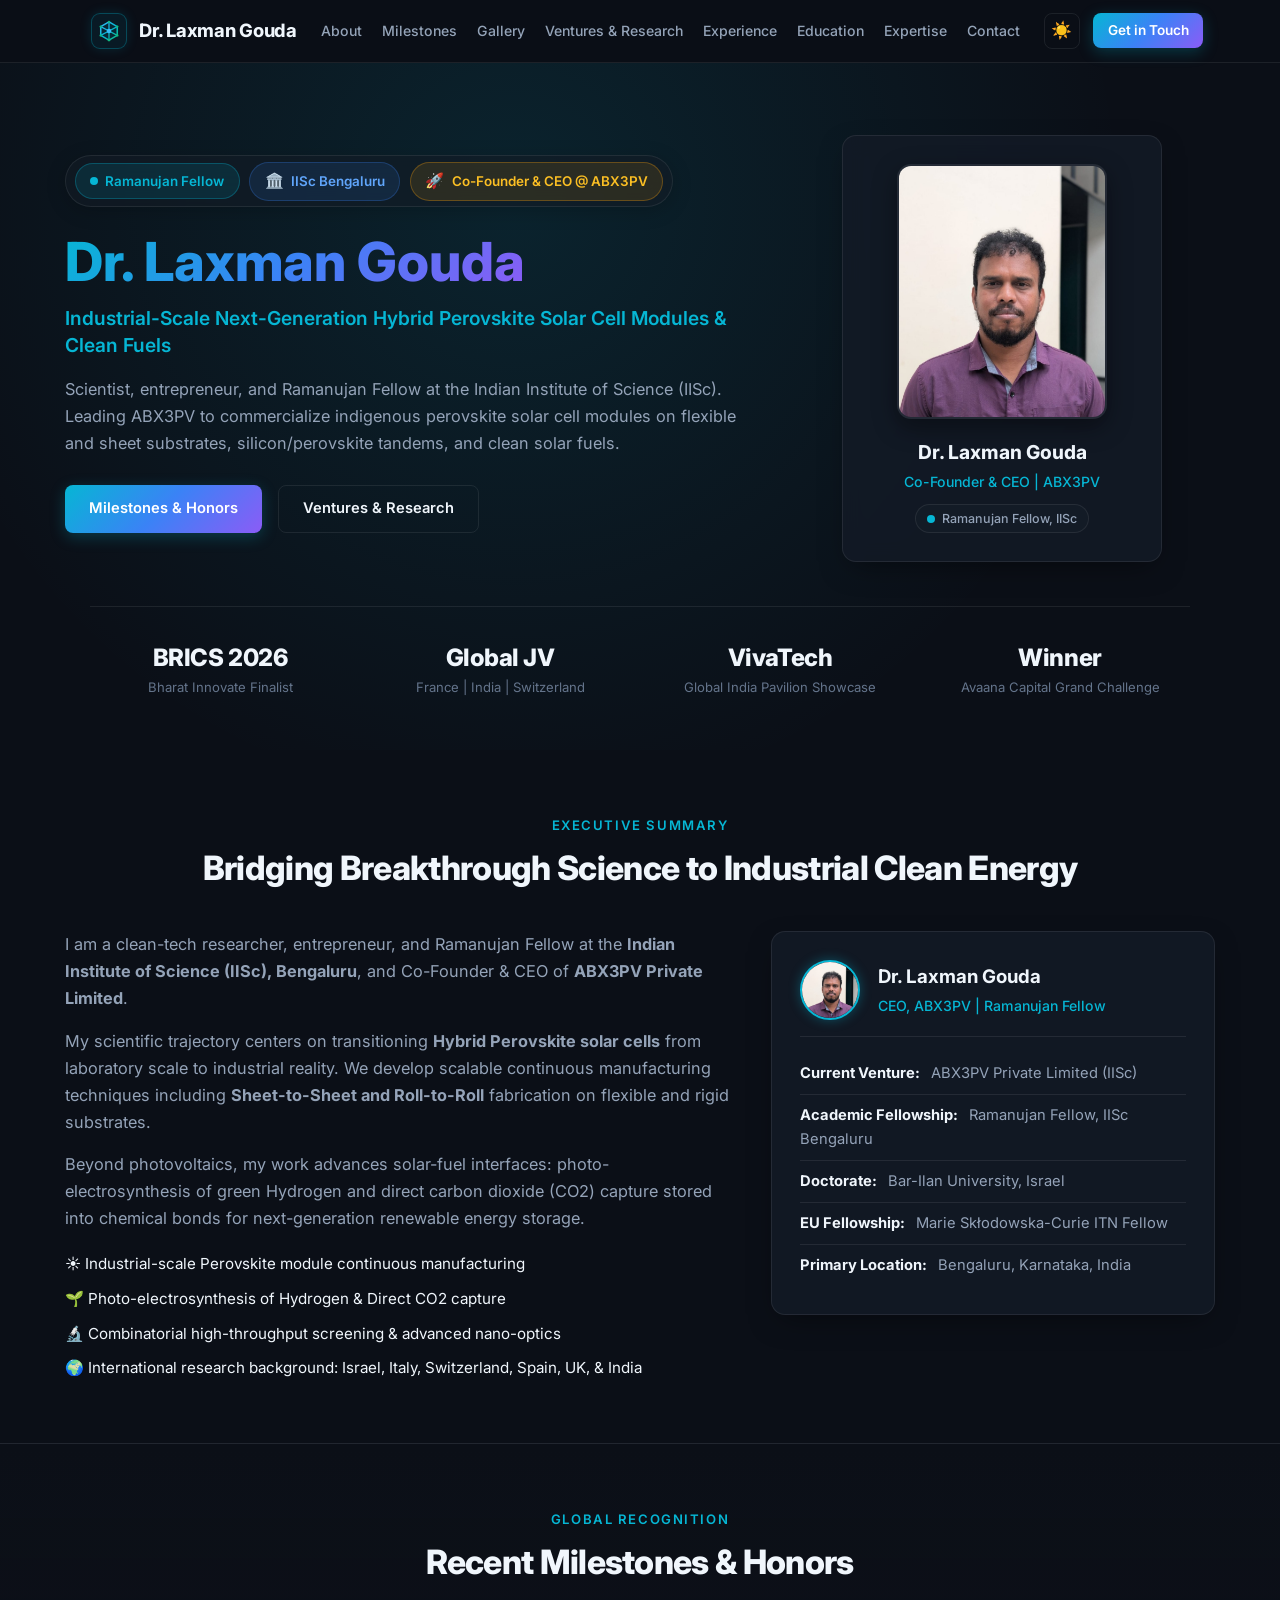
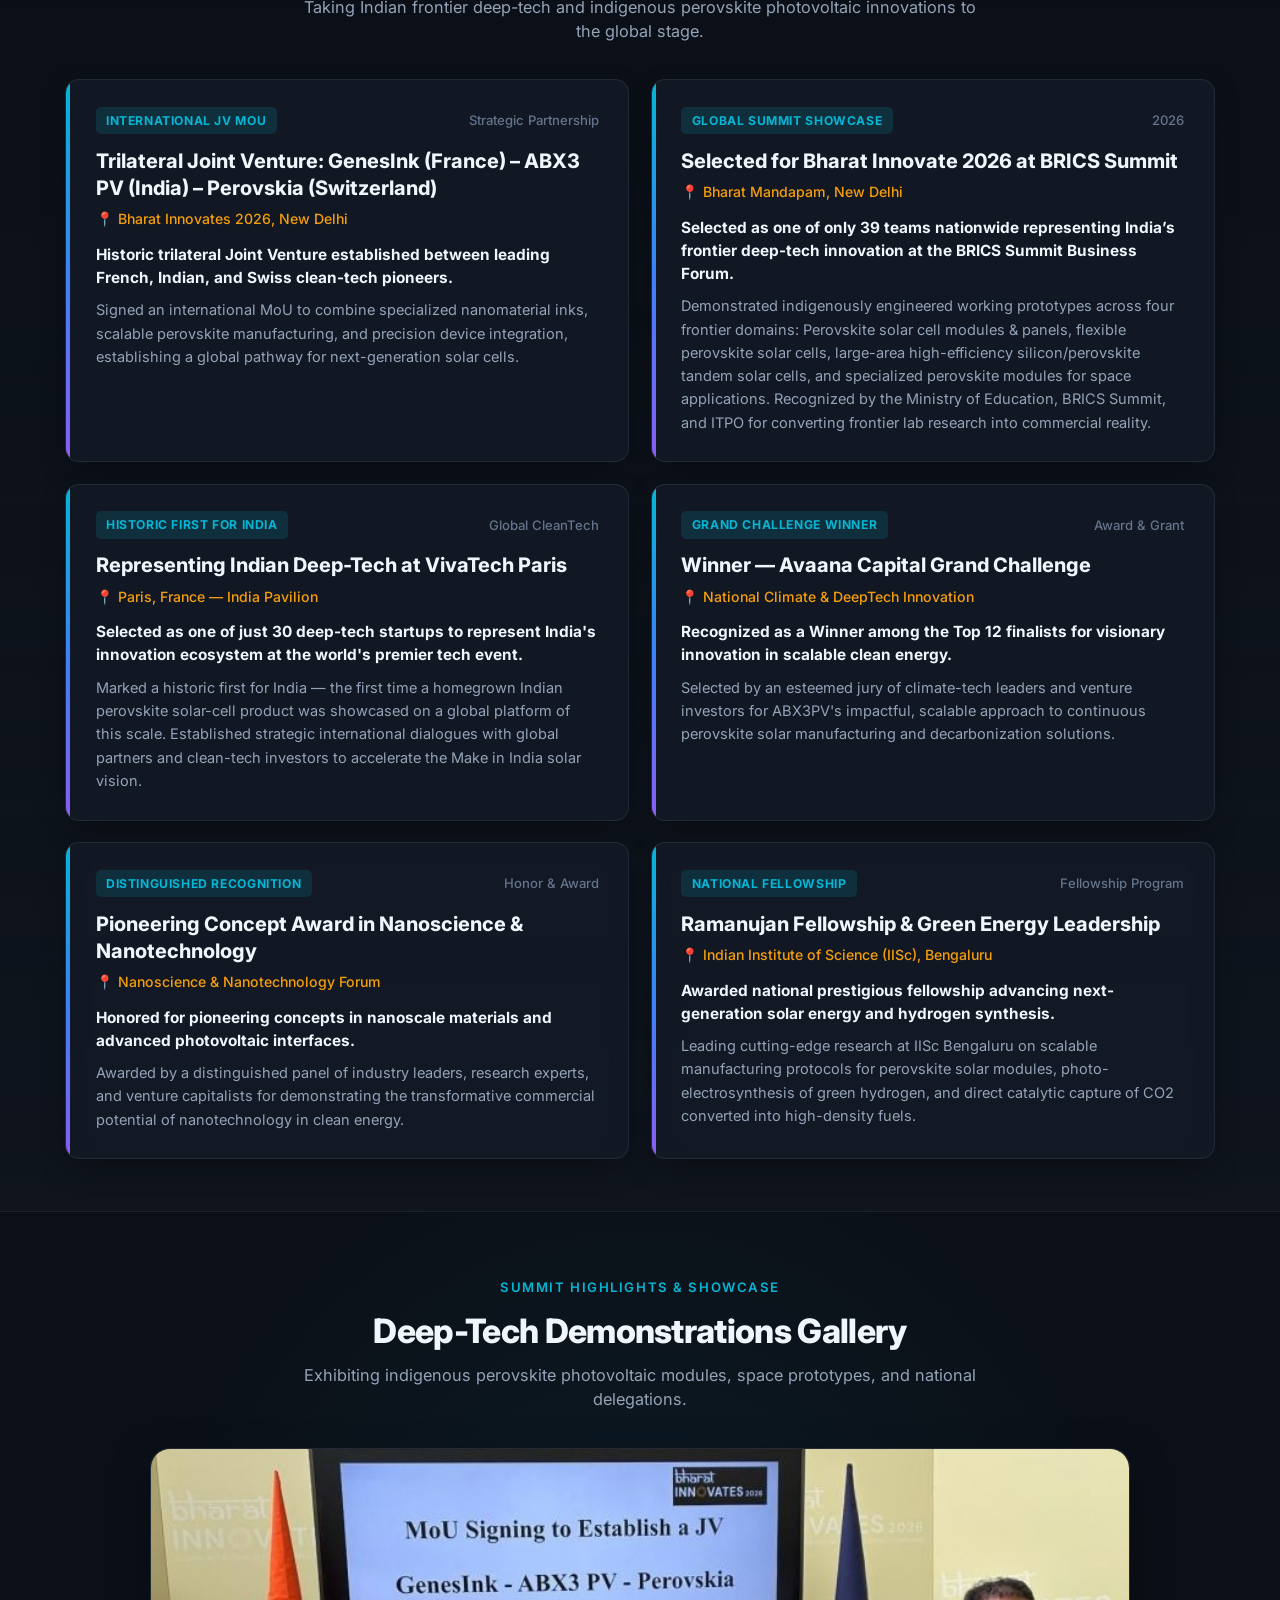
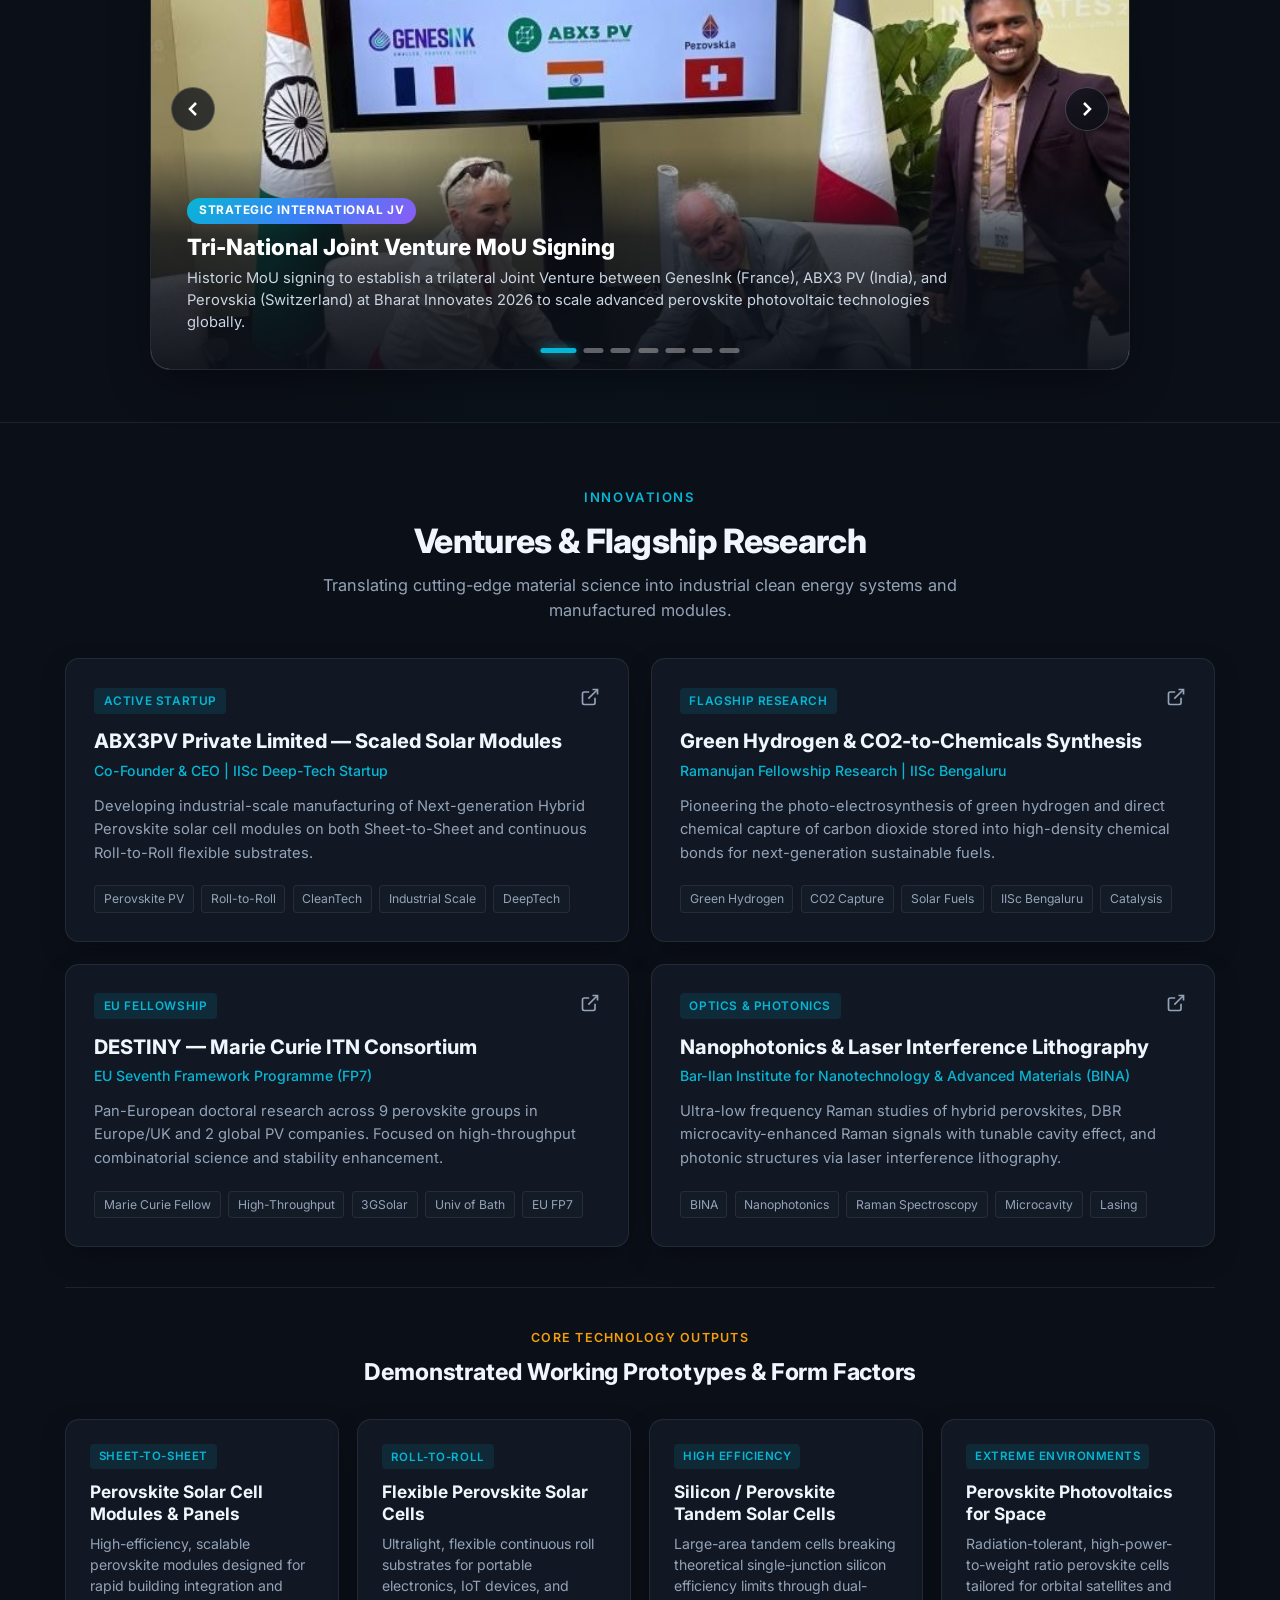
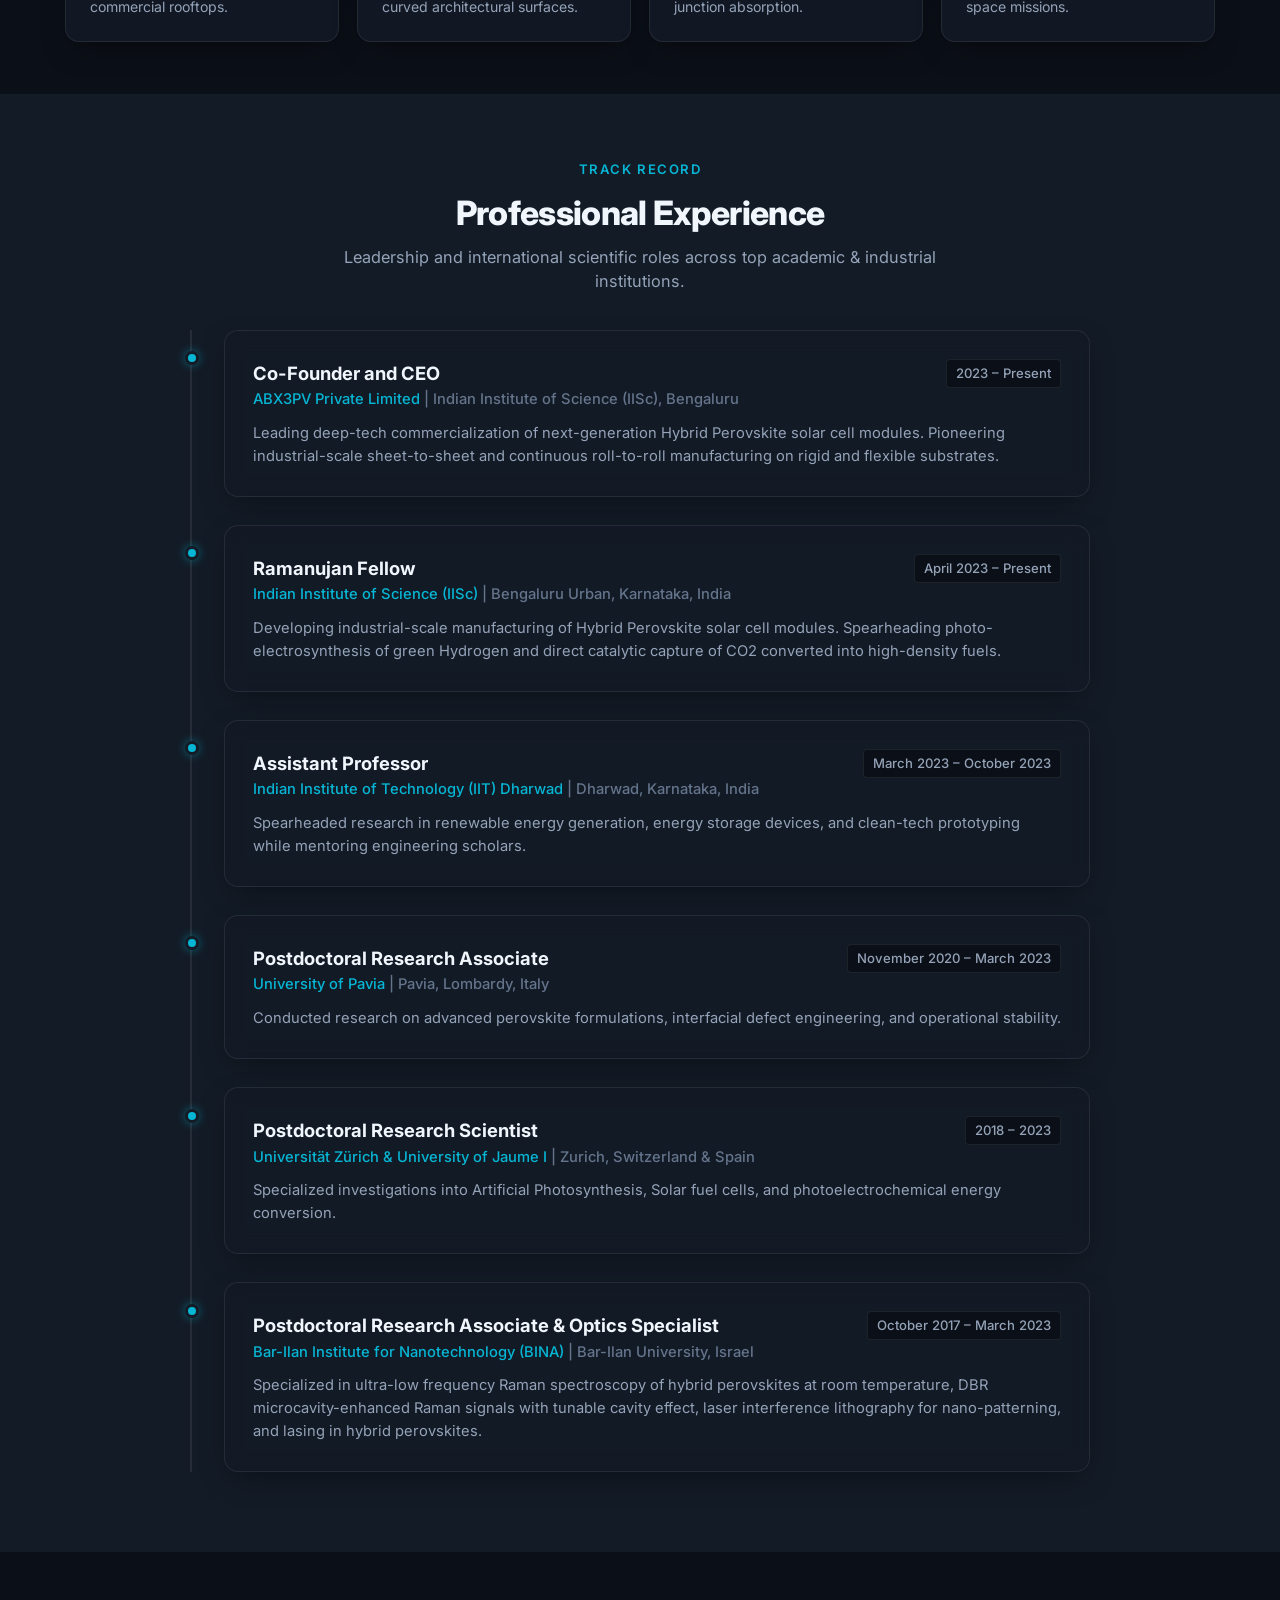
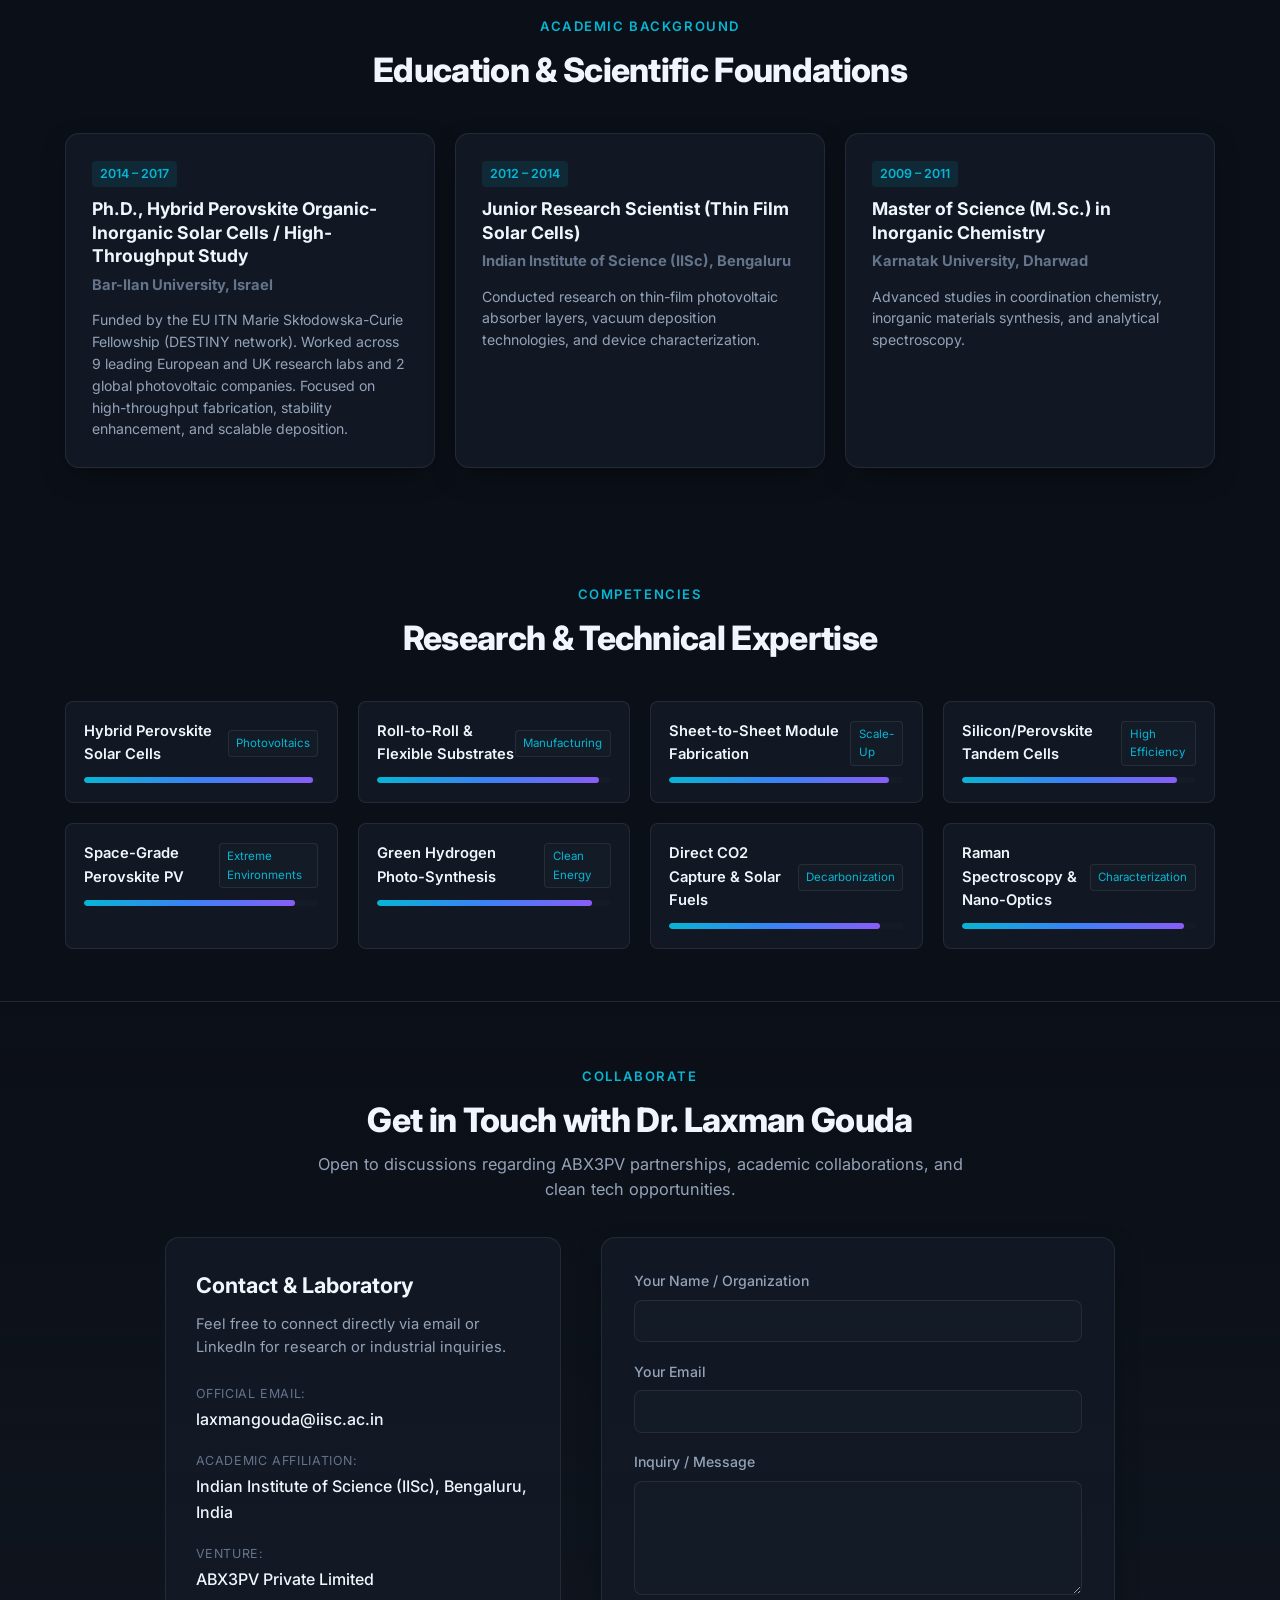
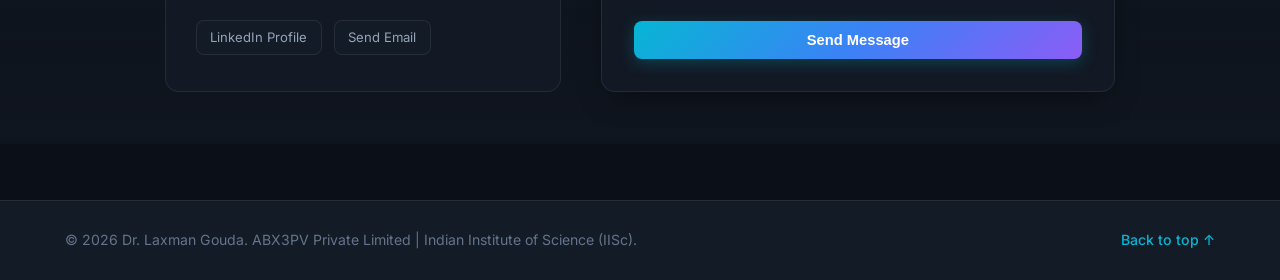
==== commit d8725065: "Update index.html" ====
--- a/index.html
+++ b/index.html
@@ -3,7 +3,7 @@
 <head>
     <meta charset="UTF-8">
     <meta name="viewport" content="width=device-width, initial-scale=1.0">
-    <title>Dr. Laxman Gouda | Co-Founder &amp; CEO, ABX3PV | Ramanujan Fellow at IISc Bangalore</title>
+    <title>Dr. Laxman Gouda | Co-Founder &amp; CEO, ABX3PV | Ramanujan Fellow at IISc Bengaluru</title>
     <meta name="description" content="Industrial-Scale Next-Generation Hybrid Perovskite Solar Cell Modules &amp; Clean Fuels">
     <link rel="stylesheet" href="/static/css/style.css">
     <link rel="preconnect" href="https://fonts.googleapis.com">
@@ -75,7 +75,7 @@
                         </div>
                         <div class="hero-pill hero-pill-inst">
                             <span class="pill-icon">🏛️</span>
-                            <span class="pill-label">IISc Bangalore</span>
+                            <span class="pill-label">IISc Bengaluru</span>
                         </div>
                         <div class="hero-pill hero-pill-venture">
                             <span class="pill-icon">🚀</span>
@@ -150,7 +150,7 @@
                 <div class="about-grid">
                     <div class="about-text">
                         <p>
-                            I am a clean-tech researcher, entrepreneur, and Ramanujan Fellow at the <strong>Indian Institute of Science (IISc), Bangalore</strong>, and Co-Founder &amp; CEO of <strong>ABX3PV Private Limited</strong>.
+                            I am a clean-tech researcher, entrepreneur, and Ramanujan Fellow at the <strong>Indian Institute of Science (IISc), Bengaluru</strong>, and Co-Founder &amp; CEO of <strong>ABX3PV Private Limited</strong>.
                         </p>
                         <p>
                             My scientific trajectory centers on transitioning <strong>Hybrid Perovskite solar cells</strong> from laboratory scale to industrial reality. We develop scalable continuous manufacturing techniques including <strong>Sheet-to-Sheet and Roll-to-Roll</strong> fabrication on flexible and rigid substrates.
@@ -176,10 +176,10 @@
                             </div>
                             <ul class="quick-facts">
                                 <li><strong>Current Venture:</strong> ABX3PV Private Limited (IISc)</li>
-                                <li><strong>Academic Fellowship:</strong> Ramanujan Fellow, IISc Bangalore</li>
+                                <li><strong>Academic Fellowship:</strong> Ramanujan Fellow, IISc Bengaluru</li>
                                 <li><strong>Doctorate:</strong> Bar-Ilan University, Israel</li>
                                 <li><strong>EU Fellowship:</strong> Marie Skłodowska-Curie ITN Fellow</li>
-                                <li><strong>Primary Location:</strong> Bangalore, Karnataka, India</li>
+                                <li><strong>Primary Location:</strong> Bengaluru, Karnataka, India</li>
                             </ul>
                         </div>
                     </div>
@@ -259,9 +259,9 @@
                             <span class="highlight-date">Fellowship Program</span>
                         </div>
                         <h3 class="highlight-title">Ramanujan Fellowship &amp; Green Energy Leadership</h3>
-                        <p class="highlight-venue">📍 Indian Institute of Science (IISc), Bangalore</p>
+                        <p class="highlight-venue">📍 Indian Institute of Science (IISc), Bengaluru</p>
                         <p class="highlight-summary"><strong>Awarded national prestigious fellowship advancing next-generation solar energy and hydrogen synthesis.</strong></p>
-                        <p class="highlight-details">Leading cutting-edge research at IISc Bangalore on scalable manufacturing protocols for perovskite solar modules, photo-electrosynthesis of green hydrogen, and direct catalytic capture of CO2 converted into high-density fuels.</p>
+                        <p class="highlight-details">Leading cutting-edge research at IISc Bengaluru on scalable manufacturing protocols for perovskite solar modules, photo-electrosynthesis of green hydrogen, and direct catalytic capture of CO2 converted into high-density fuels.</p>
                     </article>
                     
                 </div>
@@ -438,7 +438,7 @@
                             </div>
                         </div>
                         <h3 class="project-title">Green Hydrogen &amp; CO2-to-Chemicals Synthesis</h3>
-                        <p class="project-subtitle-text">Ramanujan Fellowship Research | IISc Bangalore</p>
+                        <p class="project-subtitle-text">Ramanujan Fellowship Research | IISc Bengaluru</p>
                         <p class="project-description">Pioneering the photo-electrosynthesis of green hydrogen and direct chemical capture of carbon dioxide stored into high-density chemical bonds for next-generation sustainable fuels.</p>
                         <div class="project-tags">
                             
@@ -448,7 +448,7 @@
                             
                             <span class="tag">Solar Fuels</span>
                             
-                            <span class="tag">IISc Bangalore</span>
+                            <span class="tag">IISc Bengaluru</span>
                             
                             <span class="tag">Catalysis</span>
                             
@@ -565,7 +565,7 @@
                             <div class="timeline-header">
                                 <div>
                                     <h3 class="timeline-role">Co-Founder and CEO</h3>
-                                    <h4 class="timeline-institution">ABX3PV Private Limited <span class="timeline-affiliation">| Indian Institute of Science (IISc), Bangalore</span></h4>
+                                    <h4 class="timeline-institution">ABX3PV Private Limited <span class="timeline-affiliation">| Indian Institute of Science (IISc), Bengaluru</span></h4>
                                 </div>
                                 <span class="timeline-period">2023 – Present</span>
                             </div>
@@ -579,7 +579,7 @@
                             <div class="timeline-header">
                                 <div>
                                     <h3 class="timeline-role">Ramanujan Fellow</h3>
-                                    <h4 class="timeline-institution">Indian Institute of Science (IISc) <span class="timeline-affiliation">| Bangalore Urban, Karnataka, India</span></h4>
+                                    <h4 class="timeline-institution">Indian Institute of Science (IISc) <span class="timeline-affiliation">| Bengaluru Urban, Karnataka, India</span></h4>
                                 </div>
                                 <span class="timeline-period">April 2023 – Present</span>
                             </div>
@@ -667,7 +667,7 @@
                     <div class="edu-card card-glass">
                         <span class="edu-period">2012 – 2014</span>
                         <h3 class="edu-degree">Junior Research Scientist (Thin Film Solar Cells)</h3>
-                        <h4 class="edu-inst">Indian Institute of Science (IISc), Bangalore</h4>
+                        <h4 class="edu-inst">Indian Institute of Science (IISc), Bengaluru</h4>
                         <p class="edu-details">Conducted research on thin-film photovoltaic absorber layers, vacuum deposition technologies, and device characterization.</p>
                     </div>
                     
@@ -801,7 +801,7 @@
                         </div>
                         <div class="info-item">
                             <span class="info-label">Academic Affiliation:</span>
-                            <span class="info-value">Indian Institute of Science (IISc), Bangalore, India</span>
+                            <span class="info-value">Indian Institute of Science (IISc), Bengaluru, India</span>
                         </div>
                         <div class="info-item">
                             <span class="info-label">Venture:</span>
@@ -843,4 +843,4 @@
 
     <script src="/static/js/main.js"></script>
 </body>
-</html>+</html>
